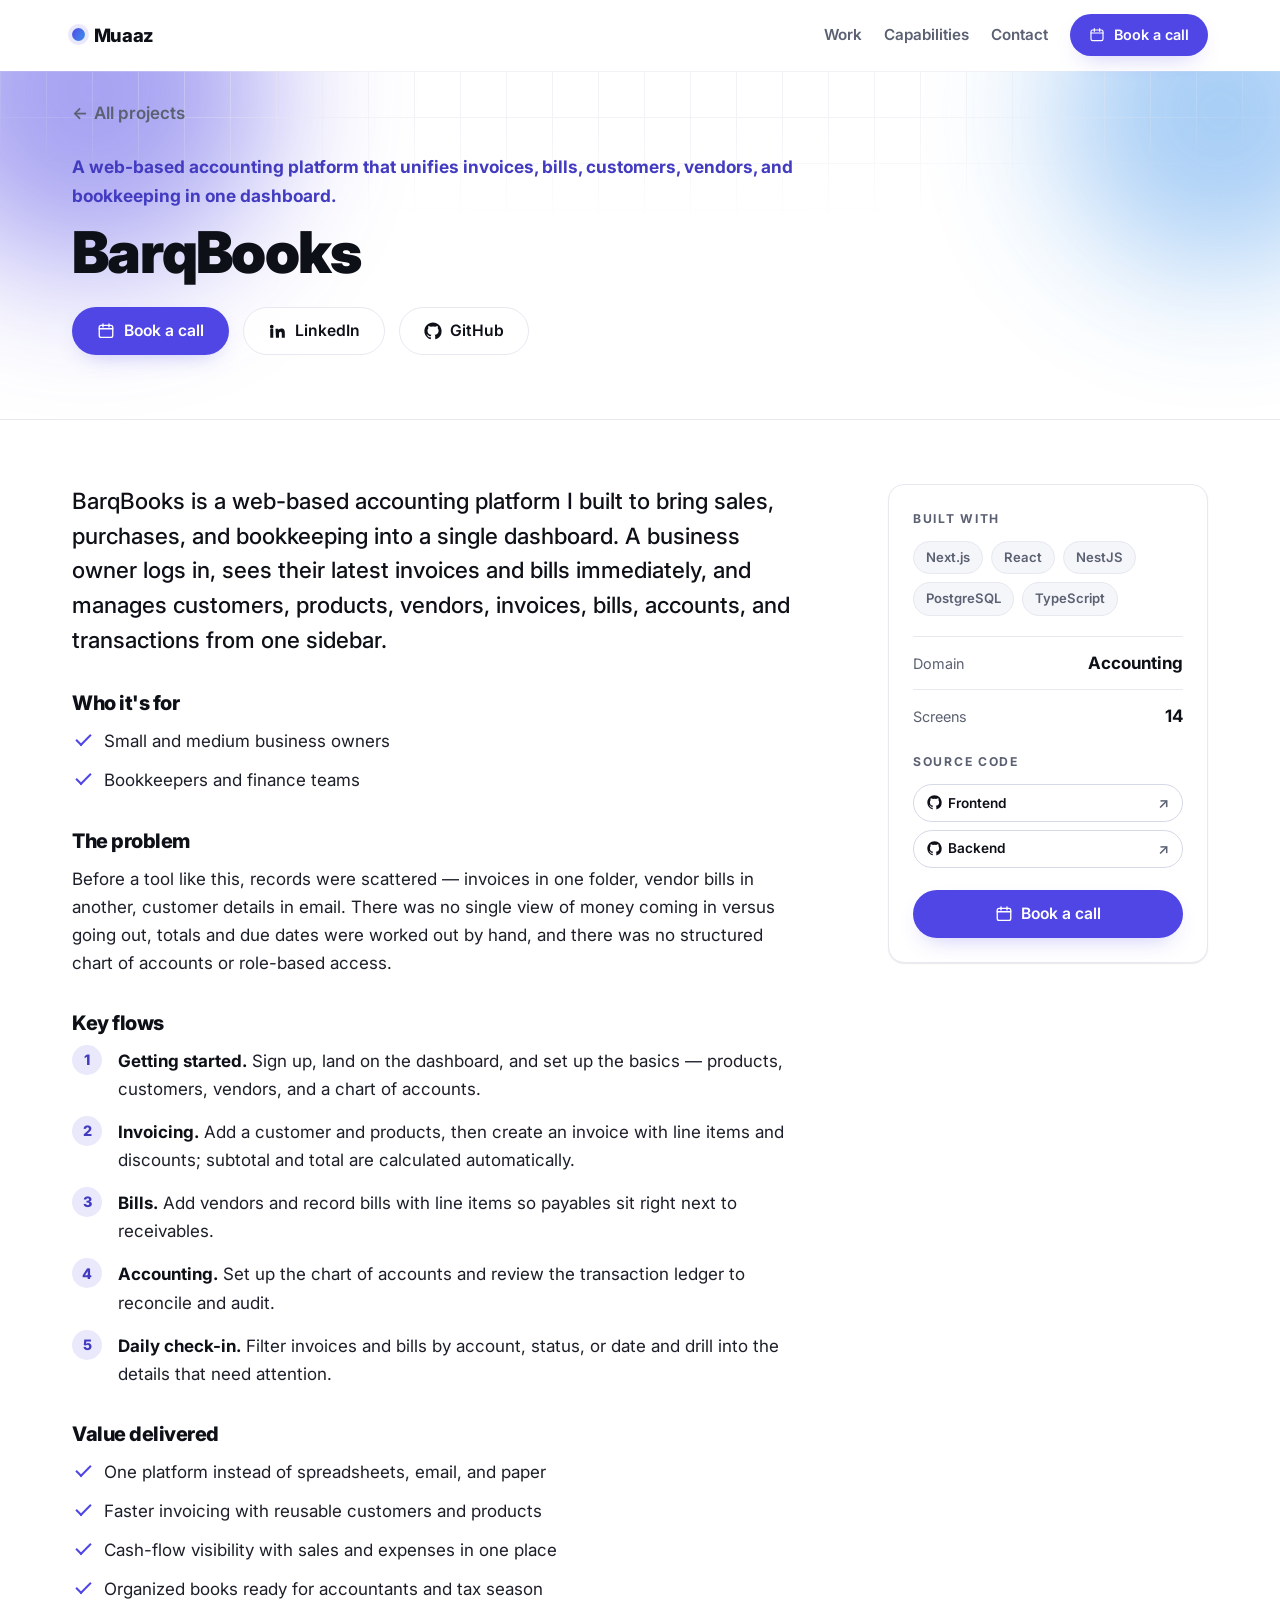
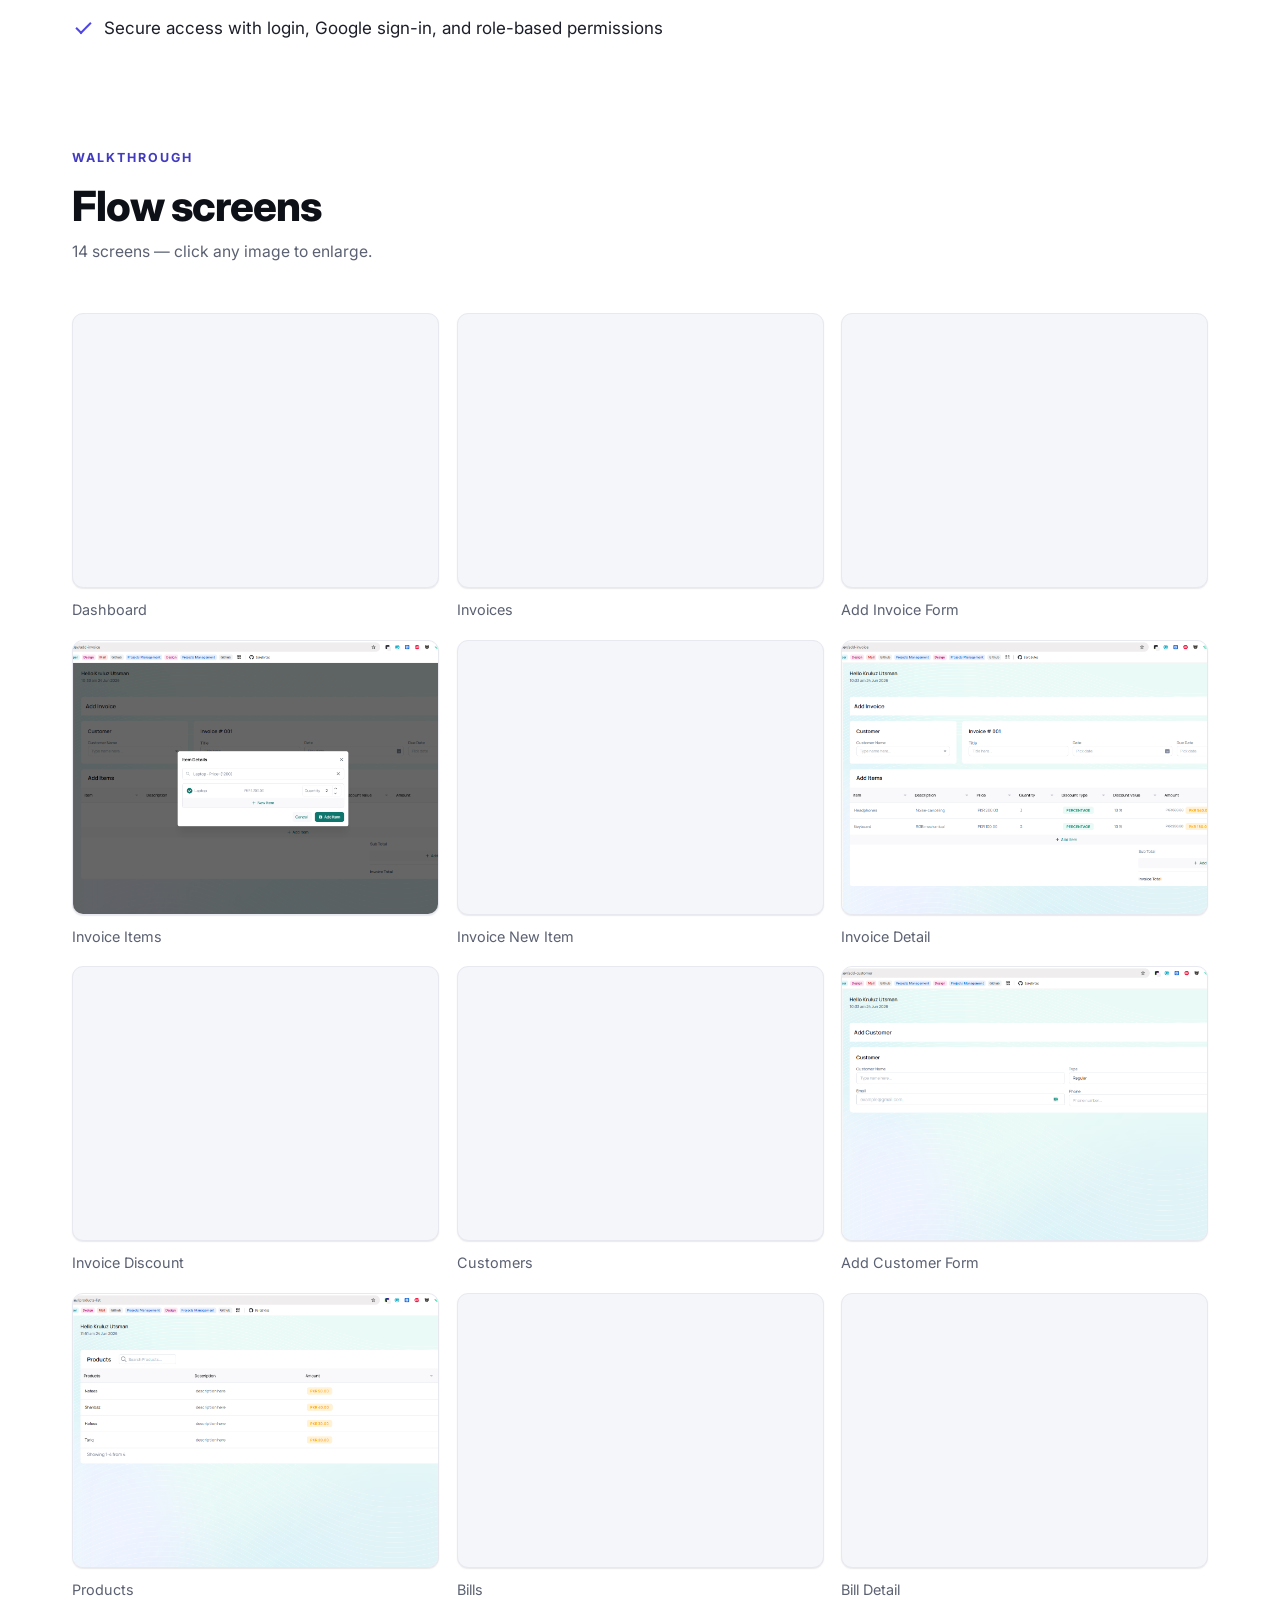
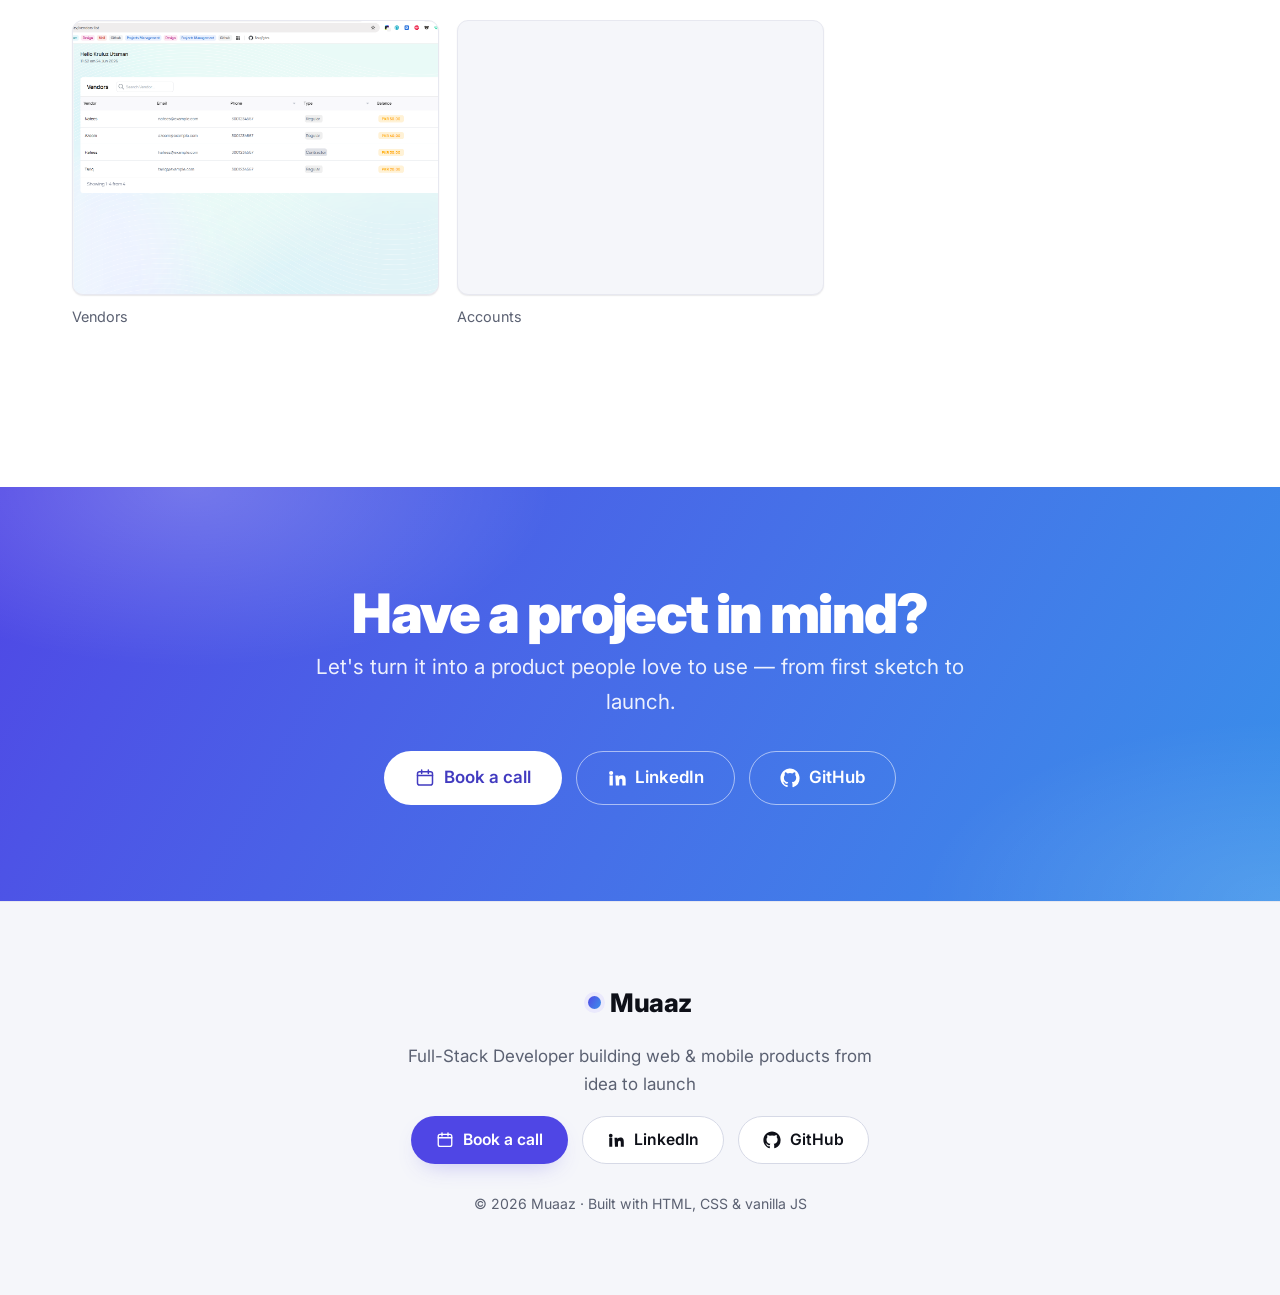
==== barqbooks.html @ b8b8fc45 "Add personal portfolio site (static, GitHub Pages ready)" ====
<!DOCTYPE html>
<html lang="en">
<head>
<meta charset="utf-8">
<meta name="viewport" content="width=device-width, initial-scale=1">
<script>document.documentElement.classList.add('js');</script>
<title>BarqBooks — Muaaz</title>
<meta name="description" content="A web-based accounting platform that unifies invoices, bills, customers, vendors, and bookkeeping in one dashboard.">
<meta name="color-scheme" content="light">
<link rel="icon" type="image/svg+xml" href="assets/favicon.svg">
<link rel="preconnect" href="https://fonts.googleapis.com">
<link rel="preconnect" href="https://fonts.gstatic.com" crossorigin>
<link rel="stylesheet" href="https://fonts.googleapis.com/css2?family=Inter:wght@400;500;600;700;800;900&display=swap">
<link rel="stylesheet" href="assets/css/styles.css">
</head>
<body>
<a class="skip-link" href="#main">Skip to content</a>
<header class="site-header" id="siteHeader"><div class="container site-header__inner"><a class="brand" href="index.html"><span class="brand__dot" aria-hidden="true"></span>Muaaz</a><div class="site-header__right"><nav class="site-nav" aria-label="Primary"><a href="index.html#work">Work</a><a href="index.html#capabilities">Capabilities</a><a href="index.html#contact">Contact</a></nav><a class="btn btn--primary btn--sm" href="https://calendly.com/muaaz-hamood-barqbytes" target="_blank" rel="noopener" aria-label="Book a call on Calendly"><svg class="btn__ico" viewBox="0 0 24 24" fill="none" stroke="currentColor" stroke-width="1.8" stroke-linecap="round" stroke-linejoin="round" aria-hidden="true"><rect x="3" y="4.5" width="18" height="16" rx="2.5"/><path d="M3 9h18"/><path d="M8 2.5v4M16 2.5v4"/></svg> Book a call</a></div></div></header>
<main id="main" class="detail">
  <div class="detail__hero"><div class="hero__bg" aria-hidden="true"><span class="hero__orb hero__orb--1"></span><span class="hero__orb hero__orb--2"></span><span class="hero__grid"></span></div>
    <div class="container"><a class="back" href="index.html"><span aria-hidden="true">&larr;</span> All projects</a>
      <header class="detail__head"><p class="detail__summary">A web-based accounting platform that unifies invoices, bills, customers, vendors, and bookkeeping in one dashboard.</p><h1 class="detail__title">BarqBooks</h1><div class="btn-row"><a class="btn btn--primary" href="https://calendly.com/muaaz-hamood-barqbytes" target="_blank" rel="noopener" aria-label="Book a call on Calendly"><svg class="btn__ico" viewBox="0 0 24 24" fill="none" stroke="currentColor" stroke-width="1.8" stroke-linecap="round" stroke-linejoin="round" aria-hidden="true"><rect x="3" y="4.5" width="18" height="16" rx="2.5"/><path d="M3 9h18"/><path d="M8 2.5v4M16 2.5v4"/></svg> Book a call</a><a class="btn btn--ghost" href="https://www.linkedin.com/in/muaaz-hamood/" target="_blank" rel="noopener" aria-label="Open LinkedIn profile in a new tab"><svg class="btn__ico" viewBox="0 0 24 24" fill="currentColor" aria-hidden="true"><path d="M4.98 3.5a2.5 2.5 0 1 1 0 5 2.5 2.5 0 0 1 0-5zM3 9h4v12H3zM10 9h3.8v1.7h.05c.53-.95 1.83-1.95 3.77-1.95 4.03 0 4.78 2.5 4.78 5.76V21h-4v-5.26c0-1.25-.02-2.86-1.74-2.86-1.75 0-2.02 1.36-2.02 2.77V21h-4z"/></svg> LinkedIn</a><a class="btn btn--ghost" href="https://github.com/Muaaz852" target="_blank" rel="noopener" aria-label="Open GitHub profile in a new tab"><svg class="btn__ico" viewBox="0 0 24 24" fill="currentColor" aria-hidden="true"><path d="M12 .5C5.73.5.5 5.73.5 12c0 5.08 3.29 9.39 7.86 10.91.58.11.79-.25.79-.56 0-.27-.01-1.16-.02-2.1-3.2.7-3.88-1.36-3.88-1.36-.52-1.33-1.28-1.68-1.28-1.68-1.05-.72.08-.7.08-.7 1.16.08 1.77 1.19 1.77 1.19 1.03 1.77 2.7 1.26 3.36.96.1-.75.4-1.26.73-1.55-2.55-.29-5.23-1.28-5.23-5.69 0-1.26.45-2.29 1.19-3.1-.12-.29-.52-1.46.11-3.05 0 0 .97-.31 3.18 1.18a11 11 0 0 1 5.8 0c2.2-1.49 3.17-1.18 3.17-1.18.63 1.59.23 2.76.11 3.05.74.81 1.19 1.84 1.19 3.1 0 4.42-2.69 5.39-5.25 5.68.41.36.78 1.06.78 2.14 0 1.55-.01 2.8-.01 3.18 0 .31.21.68.8.56A11.51 11.51 0 0 0 23.5 12C23.5 5.73 18.27.5 12 .5z"/></svg> GitHub</a></div></header>
    </div>
  </div>

  <div class="container"><div class="detail__layout">
    <article class="detail__prose">
<p class="lead" data-reveal>BarqBooks is a web-based accounting platform I built to bring sales, purchases, and bookkeeping into a single dashboard. A business owner logs in, sees their latest invoices and bills immediately, and manages customers, products, vendors, invoices, bills, accounts, and transactions from one sidebar.</p>
<div class="prose-block" data-reveal><h2>Who it's for</h2><ul class="ticks"><li>Small and medium business owners</li><li>Bookkeepers and finance teams</li></ul></div>
<div class="prose-block" data-reveal><h2>The problem</h2><p>Before a tool like this, records were scattered — invoices in one folder, vendor bills in another, customer details in email. There was no single view of money coming in versus going out, totals and due dates were worked out by hand, and there was no structured chart of accounts or role-based access.</p></div>
<div class="prose-block" data-reveal><h2>Key flows</h2><ul class="flows"><li><strong>Getting started.</strong> Sign up, land on the dashboard, and set up the basics — products, customers, vendors, and a chart of accounts.</li><li><strong>Invoicing.</strong> Add a customer and products, then create an invoice with line items and discounts; subtotal and total are calculated automatically.</li><li><strong>Bills.</strong> Add vendors and record bills with line items so payables sit right next to receivables.</li><li><strong>Accounting.</strong> Set up the chart of accounts and review the transaction ledger to reconcile and audit.</li><li><strong>Daily check-in.</strong> Filter invoices and bills by account, status, or date and drill into the details that need attention.</li></ul></div>
<div class="prose-block" data-reveal><h2>Value delivered</h2><ul class="ticks"><li>One platform instead of spreadsheets, email, and paper</li><li>Faster invoicing with reusable customers and products</li><li>Cash-flow visibility with sales and expenses in one place</li><li>Organized books ready for accountants and tax season</li><li>Secure access with login, Google sign-in, and role-based permissions</li></ul></div>
    </article>
    <aside class="detail__aside"><div class="aside-card"><p class="aside-card__label">Built with</p><ul class="tags"><li>Next.js</li><li>React</li><li>NestJS</li><li>PostgreSQL</li><li>TypeScript</li></ul><dl class="aside-card__facts"><div><dt>Domain</dt><dd>Accounting</dd></div><div><dt>Screens</dt><dd>14</dd></div></dl><div class="aside-card__block"><p class="aside-card__label">Source code</p><div class="repo-list"><a class="repo-link repo-link--row" href="https://github.com/Muaaz852/barqbooks-frontend" target="_blank" rel="noopener" aria-label="Frontend on GitHub"><svg class="repo-ico" viewBox="0 0 24 24" fill="currentColor" aria-hidden="true"><path d="M12 .5C5.73.5.5 5.73.5 12c0 5.08 3.29 9.39 7.86 10.91.58.11.79-.25.79-.56 0-.27-.01-1.16-.02-2.1-3.2.7-3.88-1.36-3.88-1.36-.52-1.33-1.28-1.68-1.28-1.68-1.05-.72.08-.7.08-.7 1.16.08 1.77 1.19 1.77 1.19 1.03 1.77 2.7 1.26 3.36.96.1-.75.4-1.26.73-1.55-2.55-.29-5.23-1.28-5.23-5.69 0-1.26.45-2.29 1.19-3.1-.12-.29-.52-1.46.11-3.05 0 0 .97-.31 3.18 1.18a11 11 0 0 1 5.8 0c2.2-1.49 3.17-1.18 3.17-1.18.63 1.59.23 2.76.11 3.05.74.81 1.19 1.84 1.19 3.1 0 4.42-2.69 5.39-5.25 5.68.41.36.78 1.06.78 2.14 0 1.55-.01 2.8-.01 3.18 0 .31.21.68.8.56A11.51 11.51 0 0 0 23.5 12C23.5 5.73 18.27.5 12 .5z"/></svg><span>Frontend</span><i class="repo-ext" aria-hidden="true">&#8599;</i></a><a class="repo-link repo-link--row" href="https://github.com/Muaaz852/barqbooks-backend" target="_blank" rel="noopener" aria-label="Backend on GitHub"><svg class="repo-ico" viewBox="0 0 24 24" fill="currentColor" aria-hidden="true"><path d="M12 .5C5.73.5.5 5.73.5 12c0 5.08 3.29 9.39 7.86 10.91.58.11.79-.25.79-.56 0-.27-.01-1.16-.02-2.1-3.2.7-3.88-1.36-3.88-1.36-.52-1.33-1.28-1.68-1.28-1.68-1.05-.72.08-.7.08-.7 1.16.08 1.77 1.19 1.77 1.19 1.03 1.77 2.7 1.26 3.36.96.1-.75.4-1.26.73-1.55-2.55-.29-5.23-1.28-5.23-5.69 0-1.26.45-2.29 1.19-3.1-.12-.29-.52-1.46.11-3.05 0 0 .97-.31 3.18 1.18a11 11 0 0 1 5.8 0c2.2-1.49 3.17-1.18 3.17-1.18.63 1.59.23 2.76.11 3.05.74.81 1.19 1.84 1.19 3.1 0 4.42-2.69 5.39-5.25 5.68.41.36.78 1.06.78 2.14 0 1.55-.01 2.8-.01 3.18 0 .31.21.68.8.56A11.51 11.51 0 0 0 23.5 12C23.5 5.73 18.27.5 12 .5z"/></svg><span>Backend</span><i class="repo-ext" aria-hidden="true">&#8599;</i></a></div></div><a class="btn btn--primary btn--block" href="https://calendly.com/muaaz-hamood-barqbytes" target="_blank" rel="noopener" aria-label="Book a call on Calendly"><svg class="btn__ico" viewBox="0 0 24 24" fill="none" stroke="currentColor" stroke-width="1.8" stroke-linecap="round" stroke-linejoin="round" aria-hidden="true"><rect x="3" y="4.5" width="18" height="16" rx="2.5"/><path d="M3 9h18"/><path d="M8 2.5v4M16 2.5v4"/></svg> Book a call</a></div></aside>
  </div>

  <section class="gallery" aria-labelledby="gallery-h">
    <div class="section-head" data-reveal><p class="eyebrow">Walkthrough</p><h2 id="gallery-h" class="section-title">Flow screens</h2><p class="gallery__hint">14 screens — click any image to enlarge.</p></div>
    <div class="shots">
<figure class="shot" data-reveal><a class="shot__link" href="assets/projects/barqbooks/01-dashboard.png" data-caption="Dashboard"><img src="assets/projects/barqbooks/01-dashboard.png" alt="Screenshot of BarqBooks — Dashboard (1 of 14)" loading="lazy" decoding="async" width="1915" height="989"><span class="shot__zoom" aria-hidden="true">⤢</span></a><figcaption>Dashboard</figcaption></figure>
<figure class="shot" data-reveal><a class="shot__link" href="assets/projects/barqbooks/02-invoices.png" data-caption="Invoices"><img src="assets/projects/barqbooks/02-invoices.png" alt="Screenshot of BarqBooks — Invoices (2 of 14)" loading="lazy" decoding="async" width="1915" height="992"><span class="shot__zoom" aria-hidden="true">⤢</span></a><figcaption>Invoices</figcaption></figure>
<figure class="shot" data-reveal><a class="shot__link" href="assets/projects/barqbooks/03-add-invoice-form.png" data-caption="Add Invoice Form"><img src="assets/projects/barqbooks/03-add-invoice-form.png" alt="Screenshot of BarqBooks — Add Invoice Form (3 of 14)" loading="lazy" decoding="async" width="1906" height="990"><span class="shot__zoom" aria-hidden="true">⤢</span></a><figcaption>Add Invoice Form</figcaption></figure>
<figure class="shot" data-reveal><a class="shot__link" href="assets/projects/barqbooks/04-invoice-items.png" data-caption="Invoice Items"><img src="assets/projects/barqbooks/04-invoice-items.png" alt="Screenshot of BarqBooks — Invoice Items (4 of 14)" loading="lazy" decoding="async" width="1913" height="990"><span class="shot__zoom" aria-hidden="true">⤢</span></a><figcaption>Invoice Items</figcaption></figure>
<figure class="shot" data-reveal><a class="shot__link" href="assets/projects/barqbooks/05-invoice-new-item.png" data-caption="Invoice New Item"><img src="assets/projects/barqbooks/05-invoice-new-item.png" alt="Screenshot of BarqBooks — Invoice New Item (5 of 14)" loading="lazy" decoding="async" width="1915" height="990"><span class="shot__zoom" aria-hidden="true">⤢</span></a><figcaption>Invoice New Item</figcaption></figure>
<figure class="shot" data-reveal><a class="shot__link" href="assets/projects/barqbooks/06-invoice-detail.png" data-caption="Invoice Detail"><img src="assets/projects/barqbooks/06-invoice-detail.png" alt="Screenshot of BarqBooks — Invoice Detail (6 of 14)" loading="lazy" decoding="async" width="1913" height="990"><span class="shot__zoom" aria-hidden="true">⤢</span></a><figcaption>Invoice Detail</figcaption></figure>
<figure class="shot" data-reveal><a class="shot__link" href="assets/projects/barqbooks/07-invoice-discount.png" data-caption="Invoice Discount"><img src="assets/projects/barqbooks/07-invoice-discount.png" alt="Screenshot of BarqBooks — Invoice Discount (7 of 14)" loading="lazy" decoding="async" width="1915" height="988"><span class="shot__zoom" aria-hidden="true">⤢</span></a><figcaption>Invoice Discount</figcaption></figure>
<figure class="shot" data-reveal><a class="shot__link" href="assets/projects/barqbooks/08-customers.png" data-caption="Customers"><img src="assets/projects/barqbooks/08-customers.png" alt="Screenshot of BarqBooks — Customers (8 of 14)" loading="lazy" decoding="async" width="1915" height="992"><span class="shot__zoom" aria-hidden="true">⤢</span></a><figcaption>Customers</figcaption></figure>
<figure class="shot" data-reveal><a class="shot__link" href="assets/projects/barqbooks/09-add-customer-form.png" data-caption="Add Customer Form"><img src="assets/projects/barqbooks/09-add-customer-form.png" alt="Screenshot of BarqBooks — Add Customer Form (9 of 14)" loading="lazy" decoding="async" width="1913" height="988"><span class="shot__zoom" aria-hidden="true">⤢</span></a><figcaption>Add Customer Form</figcaption></figure>
<figure class="shot" data-reveal><a class="shot__link" href="assets/projects/barqbooks/10-products.png" data-caption="Products"><img src="assets/projects/barqbooks/10-products.png" alt="Screenshot of BarqBooks — Products (10 of 14)" loading="lazy" decoding="async" width="1917" height="988"><span class="shot__zoom" aria-hidden="true">⤢</span></a><figcaption>Products</figcaption></figure>
<figure class="shot" data-reveal><a class="shot__link" href="assets/projects/barqbooks/11-bills.png" data-caption="Bills"><img src="assets/projects/barqbooks/11-bills.png" alt="Screenshot of BarqBooks — Bills (11 of 14)" loading="lazy" decoding="async" width="1913" height="988"><span class="shot__zoom" aria-hidden="true">⤢</span></a><figcaption>Bills</figcaption></figure>
<figure class="shot" data-reveal><a class="shot__link" href="assets/projects/barqbooks/12-bill-detail.png" data-caption="Bill Detail"><img src="assets/projects/barqbooks/12-bill-detail.png" alt="Screenshot of BarqBooks — Bill Detail (12 of 14)" loading="lazy" decoding="async" width="1917" height="881"><span class="shot__zoom" aria-hidden="true">⤢</span></a><figcaption>Bill Detail</figcaption></figure>
<figure class="shot" data-reveal><a class="shot__link" href="assets/projects/barqbooks/13-vendors.png" data-caption="Vendors"><img src="assets/projects/barqbooks/13-vendors.png" alt="Screenshot of BarqBooks — Vendors (13 of 14)" loading="lazy" decoding="async" width="1914" height="989"><span class="shot__zoom" aria-hidden="true">⤢</span></a><figcaption>Vendors</figcaption></figure>
<figure class="shot" data-reveal><a class="shot__link" href="assets/projects/barqbooks/14-accounts.png" data-caption="Accounts"><img src="assets/projects/barqbooks/14-accounts.png" alt="Screenshot of BarqBooks — Accounts (14 of 14)" loading="lazy" decoding="async" width="1911" height="988"><span class="shot__zoom" aria-hidden="true">⤢</span></a><figcaption>Accounts</figcaption></figure>
    </div>
  </section>
  </div>
</main>
<section class="cta-band"><div class="container cta-band__inner" data-reveal><h2 class="cta-band__title">Have a project in mind?</h2><p class="cta-band__text">Let's turn it into a product people love to use — from first sketch to launch.</p><div class="btn-row btn-row--center"><a class="btn btn--on-accent btn--lg" href="https://calendly.com/muaaz-hamood-barqbytes" target="_blank" rel="noopener" aria-label="Book a call on Calendly"><svg class="btn__ico" viewBox="0 0 24 24" fill="none" stroke="currentColor" stroke-width="1.8" stroke-linecap="round" stroke-linejoin="round" aria-hidden="true"><rect x="3" y="4.5" width="18" height="16" rx="2.5"/><path d="M3 9h18"/><path d="M8 2.5v4M16 2.5v4"/></svg> Book a call</a><a class="btn btn--on-accent-outline btn--lg" href="https://www.linkedin.com/in/muaaz-hamood/" target="_blank" rel="noopener" aria-label="Open LinkedIn profile in a new tab"><svg class="btn__ico" viewBox="0 0 24 24" fill="currentColor" aria-hidden="true"><path d="M4.98 3.5a2.5 2.5 0 1 1 0 5 2.5 2.5 0 0 1 0-5zM3 9h4v12H3zM10 9h3.8v1.7h.05c.53-.95 1.83-1.95 3.77-1.95 4.03 0 4.78 2.5 4.78 5.76V21h-4v-5.26c0-1.25-.02-2.86-1.74-2.86-1.75 0-2.02 1.36-2.02 2.77V21h-4z"/></svg> LinkedIn</a><a class="btn btn--on-accent-outline btn--lg" href="https://github.com/Muaaz852" target="_blank" rel="noopener" aria-label="Open GitHub profile in a new tab"><svg class="btn__ico" viewBox="0 0 24 24" fill="currentColor" aria-hidden="true"><path d="M12 .5C5.73.5.5 5.73.5 12c0 5.08 3.29 9.39 7.86 10.91.58.11.79-.25.79-.56 0-.27-.01-1.16-.02-2.1-3.2.7-3.88-1.36-3.88-1.36-.52-1.33-1.28-1.68-1.28-1.68-1.05-.72.08-.7.08-.7 1.16.08 1.77 1.19 1.77 1.19 1.03 1.77 2.7 1.26 3.36.96.1-.75.4-1.26.73-1.55-2.55-.29-5.23-1.28-5.23-5.69 0-1.26.45-2.29 1.19-3.1-.12-.29-.52-1.46.11-3.05 0 0 .97-.31 3.18 1.18a11 11 0 0 1 5.8 0c2.2-1.49 3.17-1.18 3.17-1.18.63 1.59.23 2.76.11 3.05.74.81 1.19 1.84 1.19 3.1 0 4.42-2.69 5.39-5.25 5.68.41.36.78 1.06.78 2.14 0 1.55-.01 2.8-.01 3.18 0 .31.21.68.8.56A11.51 11.51 0 0 0 23.5 12C23.5 5.73 18.27.5 12 .5z"/></svg> GitHub</a></div></div></section>
<footer class="site-footer" id="contact"><div class="container site-footer__inner"><a class="brand brand--lg" href="index.html"><span class="brand__dot" aria-hidden="true"></span>Muaaz</a><p class="site-footer__tag">Full-Stack Developer building web &amp; mobile products from idea to launch</p><div class="btn-row btn-row--center"><a class="btn btn--primary" href="https://calendly.com/muaaz-hamood-barqbytes" target="_blank" rel="noopener" aria-label="Book a call on Calendly"><svg class="btn__ico" viewBox="0 0 24 24" fill="none" stroke="currentColor" stroke-width="1.8" stroke-linecap="round" stroke-linejoin="round" aria-hidden="true"><rect x="3" y="4.5" width="18" height="16" rx="2.5"/><path d="M3 9h18"/><path d="M8 2.5v4M16 2.5v4"/></svg> Book a call</a><a class="btn btn--outline" href="https://www.linkedin.com/in/muaaz-hamood/" target="_blank" rel="noopener" aria-label="Open LinkedIn profile in a new tab"><svg class="btn__ico" viewBox="0 0 24 24" fill="currentColor" aria-hidden="true"><path d="M4.98 3.5a2.5 2.5 0 1 1 0 5 2.5 2.5 0 0 1 0-5zM3 9h4v12H3zM10 9h3.8v1.7h.05c.53-.95 1.83-1.95 3.77-1.95 4.03 0 4.78 2.5 4.78 5.76V21h-4v-5.26c0-1.25-.02-2.86-1.74-2.86-1.75 0-2.02 1.36-2.02 2.77V21h-4z"/></svg> LinkedIn</a><a class="btn btn--outline" href="https://github.com/Muaaz852" target="_blank" rel="noopener" aria-label="Open GitHub profile in a new tab"><svg class="btn__ico" viewBox="0 0 24 24" fill="currentColor" aria-hidden="true"><path d="M12 .5C5.73.5.5 5.73.5 12c0 5.08 3.29 9.39 7.86 10.91.58.11.79-.25.79-.56 0-.27-.01-1.16-.02-2.1-3.2.7-3.88-1.36-3.88-1.36-.52-1.33-1.28-1.68-1.28-1.68-1.05-.72.08-.7.08-.7 1.16.08 1.77 1.19 1.77 1.19 1.03 1.77 2.7 1.26 3.36.96.1-.75.4-1.26.73-1.55-2.55-.29-5.23-1.28-5.23-5.69 0-1.26.45-2.29 1.19-3.1-.12-.29-.52-1.46.11-3.05 0 0 .97-.31 3.18 1.18a11 11 0 0 1 5.8 0c2.2-1.49 3.17-1.18 3.17-1.18.63 1.59.23 2.76.11 3.05.74.81 1.19 1.84 1.19 3.1 0 4.42-2.69 5.39-5.25 5.68.41.36.78 1.06.78 2.14 0 1.55-.01 2.8-.01 3.18 0 .31.21.68.8.56A11.51 11.51 0 0 0 23.5 12C23.5 5.73 18.27.5 12 .5z"/></svg> GitHub</a></div><p class="site-footer__legal">© 2026 Muaaz · Built with HTML, CSS &amp; vanilla JS</p></div></footer>
<div class="lightbox" id="lightbox" hidden aria-hidden="true"><div class="lightbox__backdrop" data-close></div><div class="lightbox__dialog" role="dialog" aria-modal="true" aria-label="Image viewer"><button class="lightbox__btn lightbox__close" type="button" data-close aria-label="Close image viewer">&times;</button><button class="lightbox__btn lightbox__nav lightbox__prev" type="button" data-prev aria-label="Previous image">&#8249;</button><figure class="lightbox__figure"><img class="lightbox__img" id="lightbox-img" src="" alt=""><figcaption class="lightbox__cap"><span id="lightbox-cap"></span><span class="lightbox__count" id="lightbox-count"></span></figcaption></figure><button class="lightbox__btn lightbox__nav lightbox__next" type="button" data-next aria-label="Next image">&#8250;</button></div></div>
<script src="assets/js/main.js" defer></script>
</body>
</html>
---- assets/css/styles.css ----
/* =========================================================================
   Portfolio — modern animated landing page
   -------------------------------------------------------------------------
   CHANGE THE ACCENT COLOR HERE. This single variable drives buttons, links,
   gradients, glows and highlights across the whole site.
   ========================================================================= */
:root {
  --accent: #4f46e5;

  /* Derived shades & gradient partners (all computed from --accent) */
  --accent-strong: color-mix(in srgb, var(--accent) 84%, #000);
  --accent-soft:   color-mix(in srgb, var(--accent) 12%, #fff);
  --accent-tint:   color-mix(in srgb, var(--accent) 6%, #fff);
  --accent-ring:   color-mix(in srgb, var(--accent) 38%, transparent);
  --accent-2: color-mix(in srgb, var(--accent) 48%, #22d3ee); /* cyan partner  */
  --accent-3: color-mix(in srgb, var(--accent) 58%, #a855f7); /* violet partner */
  --grad: linear-gradient(120deg, var(--accent), var(--accent-2));

  --bg:      #ffffff;
  --bg-alt:  #f5f6fa;
  --ink:     #0e1018;
  --text:    #1c1f29;
  --muted:   #5b6172;
  --border:  #e7e8f0;
  --border-strong: #d6d9e6;

  --radius-xl: 24px;
  --radius:    16px;
  --radius-sm: 11px;
  --shadow-sm: 0 1px 2px rgba(16,18,27,.06), 0 1px 1px rgba(16,18,27,.04);
  --shadow-md: 0 16px 40px -18px rgba(16,18,27,.22);
  --shadow-lg: 0 30px 70px -24px rgba(16,18,27,.40);
  --shadow-glow: 0 24px 70px -20px var(--accent-ring);

  --container: 1180px;
  --font: 'Inter', system-ui, -apple-system, 'Segoe UI', Roboto, Helvetica, Arial, sans-serif;
}

* , *::before, *::after { box-sizing: border-box; }
html { -webkit-text-size-adjust: 100%; scroll-behavior: smooth; }
body {
  margin: 0; font-family: var(--font); font-size: 17px; line-height: 1.65;
  color: var(--text); background: var(--bg);
  -webkit-font-smoothing: antialiased; text-rendering: optimizeLegibility;
  overflow-x: hidden;
}
img { max-width: 100%; display: block; }
a { color: var(--accent-strong); text-decoration: none; }
a:hover { text-decoration: none; }
h1,h2,h3 { line-height: 1.12; letter-spacing: -0.025em; margin: 0 0 .5em; color: var(--ink); }
ul { margin: 0; padding: 0; }
section[id], [id] { scroll-margin-top: 84px; }
:focus-visible { outline: 3px solid var(--accent-ring); outline-offset: 3px; border-radius: 6px; }

.container { width: 100%; max-width: var(--container); margin-inline: auto; padding-inline: 22px; }
.grad {
  background: var(--grad); -webkit-background-clip: text; background-clip: text;
  color: transparent; -webkit-text-fill-color: transparent;
}
.eyebrow {
  display: inline-block; margin: 0 0 14px; font-size: .78rem; font-weight: 700;
  letter-spacing: .16em; text-transform: uppercase; color: var(--accent-strong);
}
.section-head { max-width: 720px; margin-bottom: clamp(28px, 4vw, 48px); }
.section-title { font-size: clamp(1.7rem, 4vw, 2.6rem); font-weight: 800; margin: 0; }

.skip-link { position: absolute; left: 12px; top: -52px; background: var(--accent); color:#fff; padding: 10px 16px; border-radius: 8px; z-index: 200; transition: top .15s ease; }
.skip-link:focus { top: 12px; }

/* ---------- Buttons ---------- */
.btn {
  position: relative; display: inline-flex; align-items: center; justify-content: center; gap: .55rem;
  font-weight: 600; font-size: .98rem; line-height: 1; padding: 14px 24px; min-height: 48px;
  border-radius: 999px; border: 1.5px solid transparent; cursor: pointer; overflow: hidden;
  transition: transform .14s ease, background .18s ease, border-color .18s ease, color .18s ease, box-shadow .2s ease;
  white-space: nowrap;
}
.btn:hover { transform: translateY(-2px); }
.btn:active { transform: translateY(0); }
.btn--sm { padding: 10px 18px; min-height: 42px; font-size: .9rem; }
.btn--lg { padding: 16px 30px; min-height: 54px; font-size: 1.06rem; }
.btn--block { width: 100%; }
.btn__arrow { transition: transform .18s ease; }
.btn:hover .btn__arrow { transform: translateX(4px); }
.btn__ico { width: 18px; height: 18px; flex: 0 0 auto; }
.btn--lg .btn__ico { width: 20px; height: 20px; }
.btn--sm .btn__ico { width: 16px; height: 16px; }
.btn--primary .btn__ico, .btn--primary .btn__arrow { position: relative; z-index: 1; }

.btn--primary { background: var(--accent); color: #fff; isolation: isolate; box-shadow: 0 10px 24px -12px var(--accent-ring); }
.btn--primary::after { content:""; position:absolute; inset:0; z-index: -1; background: var(--grad); opacity:0; transition: opacity .22s ease; }
.btn--primary:hover { box-shadow: 0 18px 36px -14px var(--accent-ring); }
.btn--primary:hover::after { opacity: 1; }
.btn--primary > * { position: relative; z-index: 1; }

.btn--outline { background: #fff; color: var(--ink); border-color: var(--border-strong); }
.btn--outline:hover { border-color: var(--accent); color: var(--accent-strong); background: var(--accent-tint); }
.btn--ghost { background: rgba(255,255,255,.7); color: var(--ink); border-color: var(--border); backdrop-filter: blur(6px); }
.btn--ghost:hover { border-color: var(--accent); color: var(--accent-strong); }

.btn--on-accent { background: #fff; color: var(--accent-strong); }
.btn--on-accent:hover { background: #fff; box-shadow: 0 16px 36px -14px rgba(0,0,0,.4); }
.btn--on-accent-outline { background: transparent; color: #fff; border-color: rgba(255,255,255,.55); }
.btn--on-accent-outline:hover { background: rgba(255,255,255,.12); border-color: #fff; }

.btn-row { display: flex; flex-wrap: wrap; gap: 14px; }
.btn-row--center { justify-content: center; }

/* ---------- Header ---------- */
.site-header {
  position: sticky; top: 0; z-index: 60;
  background: color-mix(in srgb, var(--bg) 80%, transparent);
  backdrop-filter: saturate(180%) blur(12px);
  border-bottom: 1px solid transparent; transition: border-color .25s ease, box-shadow .25s ease, background .25s ease;
}
.site-header.is-scrolled { border-bottom-color: var(--border); box-shadow: 0 8px 30px -20px rgba(16,18,27,.3); }
.site-header__inner { display: flex; align-items: center; justify-content: space-between; gap: 16px; padding-block: 14px; transition: padding .25s ease; }
.site-header.is-scrolled .site-header__inner { padding-block: 9px; }
.site-header__right { display: flex; align-items: center; gap: 22px; }
.site-nav { display: none; gap: 22px; }
.site-nav a { color: var(--muted); font-weight: 600; font-size: .95rem; position: relative; }
.site-nav a::after { content:""; position:absolute; left:0; right:100%; bottom:-4px; height:2px; background: var(--grad); transition: right .25s ease; border-radius:2px; }
.site-nav a:hover { color: var(--ink); }
.site-nav a:hover::after { right: 0; }
@media (min-width: 760px) { .site-nav { display: flex; } }

.brand { display: inline-flex; align-items: center; gap: .55rem; font-weight: 800; font-size: 1.15rem; color: var(--ink); letter-spacing: -0.02em; }
.brand__dot { width: 13px; height: 13px; border-radius: 50%; background: var(--grad); box-shadow: 0 0 0 4px var(--accent-soft); }
.brand--lg { font-size: 1.6rem; }

/* ---------- Hero ---------- */
.hero { position: relative; overflow: hidden; border-bottom: 1px solid var(--border); }
.hero__bg { position: absolute; inset: 0; z-index: 0; overflow: hidden; }
.hero__orb { position: absolute; border-radius: 50%; filter: blur(70px); opacity: .5; will-change: transform; }
.hero__orb--1 { width: 460px; height: 460px; background: var(--accent); top: -130px; left: -90px; animation: float1 17s ease-in-out infinite; }
.hero__orb--2 { width: 420px; height: 420px; background: var(--accent-2); top: -60px; right: -100px; opacity:.45; animation: float2 21s ease-in-out infinite; }
.hero__orb--3 { width: 360px; height: 360px; background: var(--accent-3); bottom: -160px; left: 38%; opacity:.4; animation: float3 19s ease-in-out infinite; }
.hero__grid {
  position: absolute; inset: 0;
  background-image: linear-gradient(var(--border) 1px, transparent 1px), linear-gradient(90deg, var(--border) 1px, transparent 1px);
  background-size: 46px 46px; opacity: .5;
  -webkit-mask-image: radial-gradient(ellipse 80% 60% at 50% 0%, #000 30%, transparent 75%);
  mask-image: radial-gradient(ellipse 80% 60% at 50% 0%, #000 30%, transparent 75%);
}
.hero__inner { position: relative; z-index: 1; padding-block: clamp(64px, 12vw, 130px); max-width: 920px; }
.hero__badge {
  display: inline-flex; align-items: center; gap: .55rem; margin: 0 0 22px;
  font-size: .85rem; font-weight: 600; color: var(--ink);
  background: rgba(255,255,255,.7); border: 1px solid var(--border); backdrop-filter: blur(6px);
  padding: 7px 14px 7px 12px; border-radius: 999px; box-shadow: var(--shadow-sm);
}
.hero__pulse { width: 9px; height: 9px; border-radius: 50%; background: #16a34a; position: relative; }
.hero__pulse::after { content:""; position:absolute; inset:-5px; border-radius:50%; border:2px solid #16a34a; opacity:.6; animation: pulse 2s ease-out infinite; }
.hero__title { font-size: clamp(3rem, 10vw, 6rem); font-weight: 900; letter-spacing: -0.04em; margin: 0 0 .1em; }
.hero__dot { background: var(--grad); -webkit-background-clip: text; background-clip: text; color: transparent; -webkit-text-fill-color: transparent; }
.hero__tagline { font-size: clamp(1.3rem, 3.4vw, 2.05rem); font-weight: 700; letter-spacing: -0.02em; color: var(--ink); margin: 0 0 .6rem; max-width: 22ch; line-height: 1.18; }
.hero__sub { font-size: clamp(1.02rem, 2vw, 1.2rem); color: var(--muted); margin: 0 0 2rem; max-width: 56ch; }

/* stats */
.stats { display: flex; flex-wrap: wrap; gap: clamp(20px, 5vw, 44px); margin-top: clamp(36px, 6vw, 58px); padding-top: 32px; border-top: 1px solid var(--border); list-style: none; }
.stat { display: flex; flex-direction: column; gap: 6px; padding-left: clamp(20px, 5vw, 44px); border-left: 1px solid var(--border); }
.stat:first-child { padding-left: 0; border-left: 0; }
.stat__num { font-size: clamp(2.3rem, 5.5vw, 3.4rem); font-weight: 800; letter-spacing: -0.03em; line-height: 1; font-variant-numeric: tabular-nums; width: max-content;
  background: var(--grad); -webkit-background-clip: text; background-clip: text; color: transparent; -webkit-text-fill-color: transparent; }
.stat__label { font-size: .82rem; font-weight: 600; letter-spacing: .05em; text-transform: uppercase; color: var(--muted); }
@media (max-width: 520px) { .stat { padding-left: 16px; } }

.scroll-cue { position: absolute; left: 50%; bottom: 22px; transform: translateX(-50%); z-index: 1; width: 26px; height: 42px; border: 2px solid var(--border-strong); border-radius: 14px; display: none; }
.scroll-cue span { position: absolute; left: 50%; top: 8px; width: 4px; height: 8px; margin-left: -2px; border-radius: 2px; background: var(--accent); animation: scrolly 1.8s ease-in-out infinite; }
@media (min-width: 880px) { .scroll-cue { display: block; } }

/* ---------- Marquee ---------- */
.marquee { overflow: hidden; border-bottom: 1px solid var(--border); background: var(--bg-alt); padding-block: 16px;
  -webkit-mask-image: linear-gradient(90deg, transparent, #000 8%, #000 92%, transparent);
  mask-image: linear-gradient(90deg, transparent, #000 8%, #000 92%, transparent); }
.marquee__track { display: inline-flex; align-items: center; gap: 30px; white-space: nowrap; width: max-content; animation: marquee 38s linear infinite; }
.marquee:hover .marquee__track { animation-play-state: paused; }
.marquee__track span { font-weight: 700; font-size: 1.05rem; color: var(--ink); opacity: .72; }
.marquee__sep { color: var(--accent) !important; opacity: 1 !important; font-size: .8rem !important; }

/* ---------- About ---------- */
.about { padding-block: clamp(56px, 9vw, 100px) clamp(20px, 4vw, 40px); }
.about__text { font-size: clamp(1.4rem, 3.4vw, 2.2rem); font-weight: 700; letter-spacing: -0.02em; color: var(--ink); max-width: 22ch; line-height: 1.22; margin: 0; }
@media (min-width: 760px) { .about__text { max-width: 32ch; } }

/* ---------- Capabilities ---------- */
.caps { padding-block: clamp(48px, 8vw, 90px); }
.caps__grid { display: grid; grid-template-columns: 1fr; gap: 18px; }
@media (min-width: 560px) { .caps__grid { grid-template-columns: repeat(2, 1fr); } }
@media (min-width: 920px) { .caps__grid { grid-template-columns: repeat(3, 1fr); gap: 22px; } }
.cap {
  background: #fff; border: 1px solid var(--border); border-radius: var(--radius); padding: 26px 24px;
  box-shadow: var(--shadow-sm); transition: transform .2s ease, box-shadow .2s ease, border-color .2s ease;
}
.cap:hover { transform: translateY(-5px); box-shadow: var(--shadow-md); border-color: var(--border-strong); }
.cap__icon { width: 48px; height: 48px; border-radius: 13px; display: grid; place-items: center; color: var(--accent-strong); background: var(--accent-soft); margin-bottom: 16px; transition: background .2s ease, color .2s ease, transform .2s ease; }
.cap__icon svg { width: 25px; height: 25px; }
.cap:hover .cap__icon { background: var(--grad); color: #fff; transform: rotate(-6deg) scale(1.05); }
.cap__title { font-size: 1.18rem; font-weight: 700; margin: 0 0 .35rem; }
.cap__text { margin: 0; color: var(--muted); font-size: .98rem; }

/* ---------- Work showcases ---------- */
.work { padding-block: clamp(48px, 8vw, 96px); }
.showcases { display: grid; gap: clamp(48px, 8vw, 96px); }
.showcase { display: grid; gap: clamp(26px, 5vw, 56px); align-items: center; }
@media (min-width: 880px) {
  .showcase { grid-template-columns: 1.05fr .95fr; }
  .showcase.reverse .showcase__media { order: 2; }
}
.showcase__media { position: relative; }
.showcase__index { font-size: .82rem; font-weight: 700; letter-spacing: .14em; color: var(--accent-strong); margin: 0 0 14px; font-variant-numeric: tabular-nums; }
.showcase__summary { font-size: 1.06rem; font-weight: 600; color: var(--ink); margin: 0 0 .5rem; }
.showcase__title { font-size: clamp(1.7rem, 4vw, 2.5rem); font-weight: 800; margin: 0 0 .7rem; }
.showcase__desc { color: var(--muted); margin: 0 0 1.2rem; font-size: 1.02rem; }
.showcase .tags { margin-bottom: 1.3rem; }

.link-arrow { display: inline-flex; align-items: center; gap: .5rem; font-weight: 700; color: var(--accent-strong); font-size: 1.02rem; }
.link-arrow span { transition: transform .18s ease; }
.link-arrow:hover span { transform: translateX(5px); }

/* repo links */
.showcase__actions { display: flex; flex-wrap: wrap; align-items: center; gap: 12px 20px; }
.repo-links { display: flex; flex-wrap: wrap; gap: 8px; }
.repo-link { display: inline-flex; align-items: center; gap: 6px; font-size: .85rem; font-weight: 600; color: var(--ink); background: #fff; border: 1px solid var(--border-strong); border-radius: 999px; padding: 6px 13px; transition: border-color .15s ease, color .15s ease, background .15s ease, transform .12s ease; }
.repo-link:hover { border-color: var(--accent); color: var(--accent-strong); background: var(--accent-tint); transform: translateY(-1px); text-decoration: none; }
.repo-ico { width: 15px; height: 15px; flex: 0 0 auto; }
.aside-card__block { margin-bottom: 22px; }
.repo-list { display: grid; gap: 8px; }
.repo-link--row { width: 100%; justify-content: flex-start; }
.repo-link--row span { flex: 1; }
.repo-ext { color: var(--muted); font-style: normal; font-size: .9rem; }

/* browser mockup */
.browser {
  border-radius: 14px; overflow: hidden; background: #fff; border: 1px solid var(--border);
  box-shadow: var(--shadow-md); transition: transform .3s ease, box-shadow .3s ease;
}
.showcase__media::before {
  content:""; position: absolute; inset: 8% 6%; z-index: -1; border-radius: 30px;
  background: var(--grad); filter: blur(48px); opacity: .22; transition: opacity .3s ease;
}
.showcase__media:hover .browser { transform: translateY(-6px); box-shadow: var(--shadow-lg); }
.showcase__media:hover::before { opacity: .38; }
.browser__bar { display: flex; align-items: center; gap: 7px; padding: 11px 14px; background: #f3f4f8; border-bottom: 1px solid var(--border); }
.browser__bar > span { width: 11px; height: 11px; border-radius: 50%; background: #d4d7e2; }
.browser__bar > span:nth-child(1){ background:#ff6159; } .browser__bar > span:nth-child(2){ background:#ffbd2e; } .browser__bar > span:nth-child(3){ background:#28c840; }
.browser__url { margin-left: 12px; flex: 1; font-style: normal; font-size: .76rem; color: #9aa0b0; background: #fff; border: 1px solid var(--border); border-radius: 999px; padding: 4px 12px; max-width: 260px; overflow: hidden; text-overflow: ellipsis; }
.browser__shot { display: block; aspect-ratio: 16 / 10; overflow: hidden; background: var(--bg-alt); }
.browser__shot img { width: 100%; height: 100%; object-fit: cover; object-position: top center; transition: transform .5s ease; }
.showcase__media:hover .browser__shot img { transform: scale(1.04); }

/* ---------- Tag chips ---------- */
.tags { list-style: none; display: flex; flex-wrap: wrap; gap: 8px; }
.tags li { font-size: .82rem; font-weight: 600; color: var(--muted); background: var(--bg-alt); border: 1px solid var(--border); padding: 5px 12px; border-radius: 999px; transition: color .15s ease, border-color .15s ease; }
.tags li:hover { color: var(--accent-strong); border-color: var(--accent); }
.tags--sm li { font-size: .76rem; padding: 4px 10px; }

/* ---------- CTA band ---------- */
.cta-band { position: relative; overflow: hidden; margin-top: clamp(56px, 9vw, 110px); background: var(--grad); color: #fff; }
.cta-band::before { content:""; position:absolute; inset:0; background: radial-gradient(600px 300px at 15% 0%, rgba(255,255,255,.22), transparent 60%), radial-gradient(600px 300px at 100% 100%, rgba(255,255,255,.14), transparent 60%); }
.cta-band__inner { position: relative; text-align: center; padding-block: clamp(56px, 9vw, 96px); max-width: 720px; margin-inline: auto; }
.cta-band__title { font-size: clamp(2rem, 5.5vw, 3.4rem); font-weight: 900; letter-spacing: -0.03em; color: #fff; margin: 0 0 .4rem; }
.cta-band__text { font-size: clamp(1.05rem, 2.4vw, 1.3rem); color: rgba(255,255,255,.9); margin: 0 0 2rem; }

/* ---------- Footer ---------- */
.site-footer { background: var(--bg-alt); border-top: 1px solid var(--border); }
.site-footer__inner { padding-block: clamp(48px, 8vw, 80px); display: flex; flex-direction: column; align-items: center; gap: 18px; text-align: center; }
.site-footer__tag { color: var(--muted); margin: 0; max-width: 44ch; }
.site-footer__legal { color: var(--muted); font-size: .88rem; margin: 10px 0 0; }

/* ---------- Detail page ---------- */
.detail__hero { position: relative; overflow: hidden; border-bottom: 1px solid var(--border); padding-block: 22px clamp(36px, 6vw, 64px); }
.detail__hero .hero__bg .hero__orb--1 { width: 360px; height: 360px; top: -160px; }
.detail__hero .hero__bg .hero__orb--2 { width: 320px; height: 320px; top: -120px; }
.detail__hero .container { position: relative; z-index: 1; }
.back { display: inline-flex; align-items: center; gap: .4rem; font-weight: 600; color: var(--muted); margin: 6px 0 26px; }
.back:hover { color: var(--accent-strong); }
.back span { transition: transform .18s ease; }
.back:hover span { transform: translateX(-4px); }
.detail__head { max-width: 820px; }
.detail__summary { font-size: 1.08rem; font-weight: 700; margin: 0 0 .6rem; }
.detail__summary { color: var(--accent-strong); }
.detail__title { font-size: clamp(2.2rem, 6vw, 3.6rem); font-weight: 900; letter-spacing: -0.03em; margin: 0 0 1.4rem; }

.detail__layout { display: grid; grid-template-columns: 1fr; gap: clamp(32px, 5vw, 56px); padding-block: clamp(40px, 6vw, 64px); }
@media (min-width: 920px) { .detail__layout { grid-template-columns: minmax(0,1fr) 320px; align-items: start; } }
.detail__prose { max-width: 720px; }
.lead { font-size: clamp(1.15rem, 2.4vw, 1.4rem); color: var(--ink); font-weight: 500; margin: 0 0 2.2rem; line-height: 1.55; }
.prose-block { margin-bottom: 2.2rem; }
.prose-block h2 { font-size: 1.25rem; font-weight: 800; margin: 0 0 .8rem; }
.prose-block p { margin: 0; color: var(--text); }

ul.ticks { list-style: none; display: grid; gap: 11px; }
ul.ticks li { position: relative; padding-left: 32px; color: var(--text); }
ul.ticks li::before { content:""; position: absolute; left: 4px; top: .42em; width: 15px; height: 8px; border-left: 2.5px solid var(--accent); border-bottom: 2.5px solid var(--accent); transform: rotate(-45deg); }
ul.flows { list-style: none; display: grid; gap: 15px; counter-reset: flow; }
ul.flows li { position: relative; padding-left: 46px; color: var(--text); }
ul.flows li::before { counter-increment: flow; content: counter(flow); position: absolute; left: 0; top: -2px; width: 30px; height: 30px; border-radius: 50%; background: var(--accent-soft); color: var(--accent-strong); font-size: .9rem; font-weight: 800; display: grid; place-items: center; }
ul.flows li strong { color: var(--ink); }

.detail__aside { position: relative; }
@media (min-width: 920px) { .detail__aside { position: sticky; top: 96px; } }
.aside-card { background: #fff; border: 1px solid var(--border); border-radius: var(--radius); padding: 24px; box-shadow: var(--shadow-sm); }
.aside-card__label { font-size: .76rem; font-weight: 700; letter-spacing: .14em; text-transform: uppercase; color: var(--muted); margin: 0 0 12px; }
.aside-card .tags { margin-bottom: 20px; }
.aside-card__facts { margin: 0 0 22px; display: grid; gap: 12px; }
.aside-card__facts div { display: flex; justify-content: space-between; align-items: baseline; gap: 10px; border-top: 1px solid var(--border); padding-top: 12px; }
.aside-card__facts dt { color: var(--muted); font-size: .9rem; margin: 0; }
.aside-card__facts dd { margin: 0; font-weight: 700; color: var(--ink); }

/* ---------- Gallery ---------- */
.gallery { padding-bottom: clamp(20px, 5vw, 48px); }
.gallery__hint { color: var(--muted); margin: 10px 0 0; font-size: .98rem; }
.shots { display: grid; grid-template-columns: 1fr; gap: 18px; }
@media (min-width: 560px) { .shots { grid-template-columns: repeat(2, 1fr); } }
@media (min-width: 960px) { .shots { grid-template-columns: repeat(3, 1fr); } }
.shot { margin: 0; }
.shot__link { position: relative; display: block; border-radius: var(--radius-sm); overflow: hidden; border: 1px solid var(--border); background: var(--bg-alt); box-shadow: var(--shadow-sm); cursor: zoom-in; aspect-ratio: 4 / 3; transition: transform .2s ease, box-shadow .2s ease, border-color .2s ease; }
.shot__link:hover { transform: translateY(-4px); box-shadow: var(--shadow-md); border-color: var(--border-strong); }
.shot__link img { width: 100%; height: 100%; object-fit: cover; object-position: top center; transition: transform .4s ease; }
.shot__link:hover img { transform: scale(1.05); }
.shot__zoom { position: absolute; right: 10px; bottom: 10px; width: 34px; height: 34px; border-radius: 9px; background: rgba(14,16,24,.62); color: #fff; font-size: 1.05rem; display: grid; place-items: center; opacity: 0; transform: translateY(4px); transition: opacity .18s ease, transform .18s ease; backdrop-filter: blur(4px); }
.shot__link:hover .shot__zoom, .shot__link:focus-visible .shot__zoom { opacity: 1; transform: translateY(0); }
.shot figcaption { margin-top: 10px; font-size: .9rem; color: var(--muted); }

/* ---------- Lightbox ---------- */
.lightbox { position: fixed; inset: 0; z-index: 120; display: grid; place-items: center; }
.lightbox[hidden] { display: none; }
.lightbox__backdrop { position: absolute; inset: 0; background: rgba(10,11,16,.88); backdrop-filter: blur(6px); animation: fadeIn .2s ease; }
.lightbox__dialog { position: relative; z-index: 1; display: flex; align-items: center; gap: 10px; width: min(96vw, 1240px); animation: lbIn .26s cubic-bezier(.2,.8,.25,1); }
.lightbox__figure { margin: 0; flex: 1; min-width: 0; text-align: center; }
.lightbox__img { max-width: 100%; max-height: 84vh; margin: 0 auto; border-radius: 12px; box-shadow: var(--shadow-lg); background: #fff; }
.lightbox__cap { margin-top: 15px; color: #e9eaf0; font-size: .95rem; display: flex; gap: 10px; justify-content: center; align-items: baseline; flex-wrap: wrap; }
.lightbox__count { color: #a7abb8; font-variant-numeric: tabular-nums; }
.lightbox__btn { appearance: none; border: none; cursor: pointer; background: rgba(255,255,255,.12); color: #fff; border-radius: 50%; display: grid; place-items: center; transition: background .15s ease, transform .12s ease; }
.lightbox__btn:hover { background: rgba(255,255,255,.26); transform: scale(1.05); }
.lightbox__nav { width: 50px; height: 50px; font-size: 2rem; flex: 0 0 auto; line-height: 1; }
.lightbox__close { position: absolute; top: -16px; right: -8px; width: 44px; height: 44px; font-size: 1.5rem; z-index: 2; }
@media (max-width: 640px) { .lightbox__nav { width: 42px; height: 42px; font-size: 1.6rem; } .lightbox__close { top: -52px; right: 0; } .lightbox__img { max-height: 74vh; } }

/* ---------- Reveal animations (only when JS is on) ---------- */
.js [data-reveal] { opacity: 0; transform: translateY(28px); transition: opacity .7s cubic-bezier(.2,.7,.2,1), transform .7s cubic-bezier(.2,.7,.2,1); will-change: opacity, transform; }
.js [data-reveal="left"]  { transform: translateX(-34px); }
.js [data-reveal="right"] { transform: translateX(34px); }
.js [data-reveal].is-visible { opacity: 1; transform: none; }

/* ---------- Keyframes ---------- */
@keyframes float1 { 0%,100% { transform: translate(0,0) scale(1); } 50% { transform: translate(40px,30px) scale(1.08); } }
@keyframes float2 { 0%,100% { transform: translate(0,0) scale(1); } 50% { transform: translate(-36px,26px) scale(1.1); } }
@keyframes float3 { 0%,100% { transform: translate(0,0) scale(1); } 50% { transform: translate(24px,-30px) scale(1.06); } }
@keyframes pulse { 0% { transform: scale(.7); opacity: .7; } 100% { transform: scale(1.9); opacity: 0; } }
@keyframes marquee { from { transform: translateX(0); } to { transform: translateX(-50%); } }
@keyframes scrolly { 0% { transform: translateY(0); opacity: 1; } 70% { transform: translateY(12px); opacity: 0; } 100% { transform: translateY(0); opacity: 0; } }
@keyframes fadeIn { from { opacity: 0; } to { opacity: 1; } }
@keyframes lbIn { from { opacity: 0; transform: scale(.96); } to { opacity: 1; transform: scale(1); } }

/* ---------- Reduced motion ---------- */
@media (prefers-reduced-motion: reduce) {
  * { animation-duration: .001ms !important; animation-iteration-count: 1 !important; transition-duration: .001ms !important; scroll-behavior: auto !important; }
  .js [data-reveal] { opacity: 1 !important; transform: none !important; }
  .hero__orb, .scroll-cue span, .hero__pulse::after { animation: none !important; }
  .marquee__track { animation: none !important; }
}
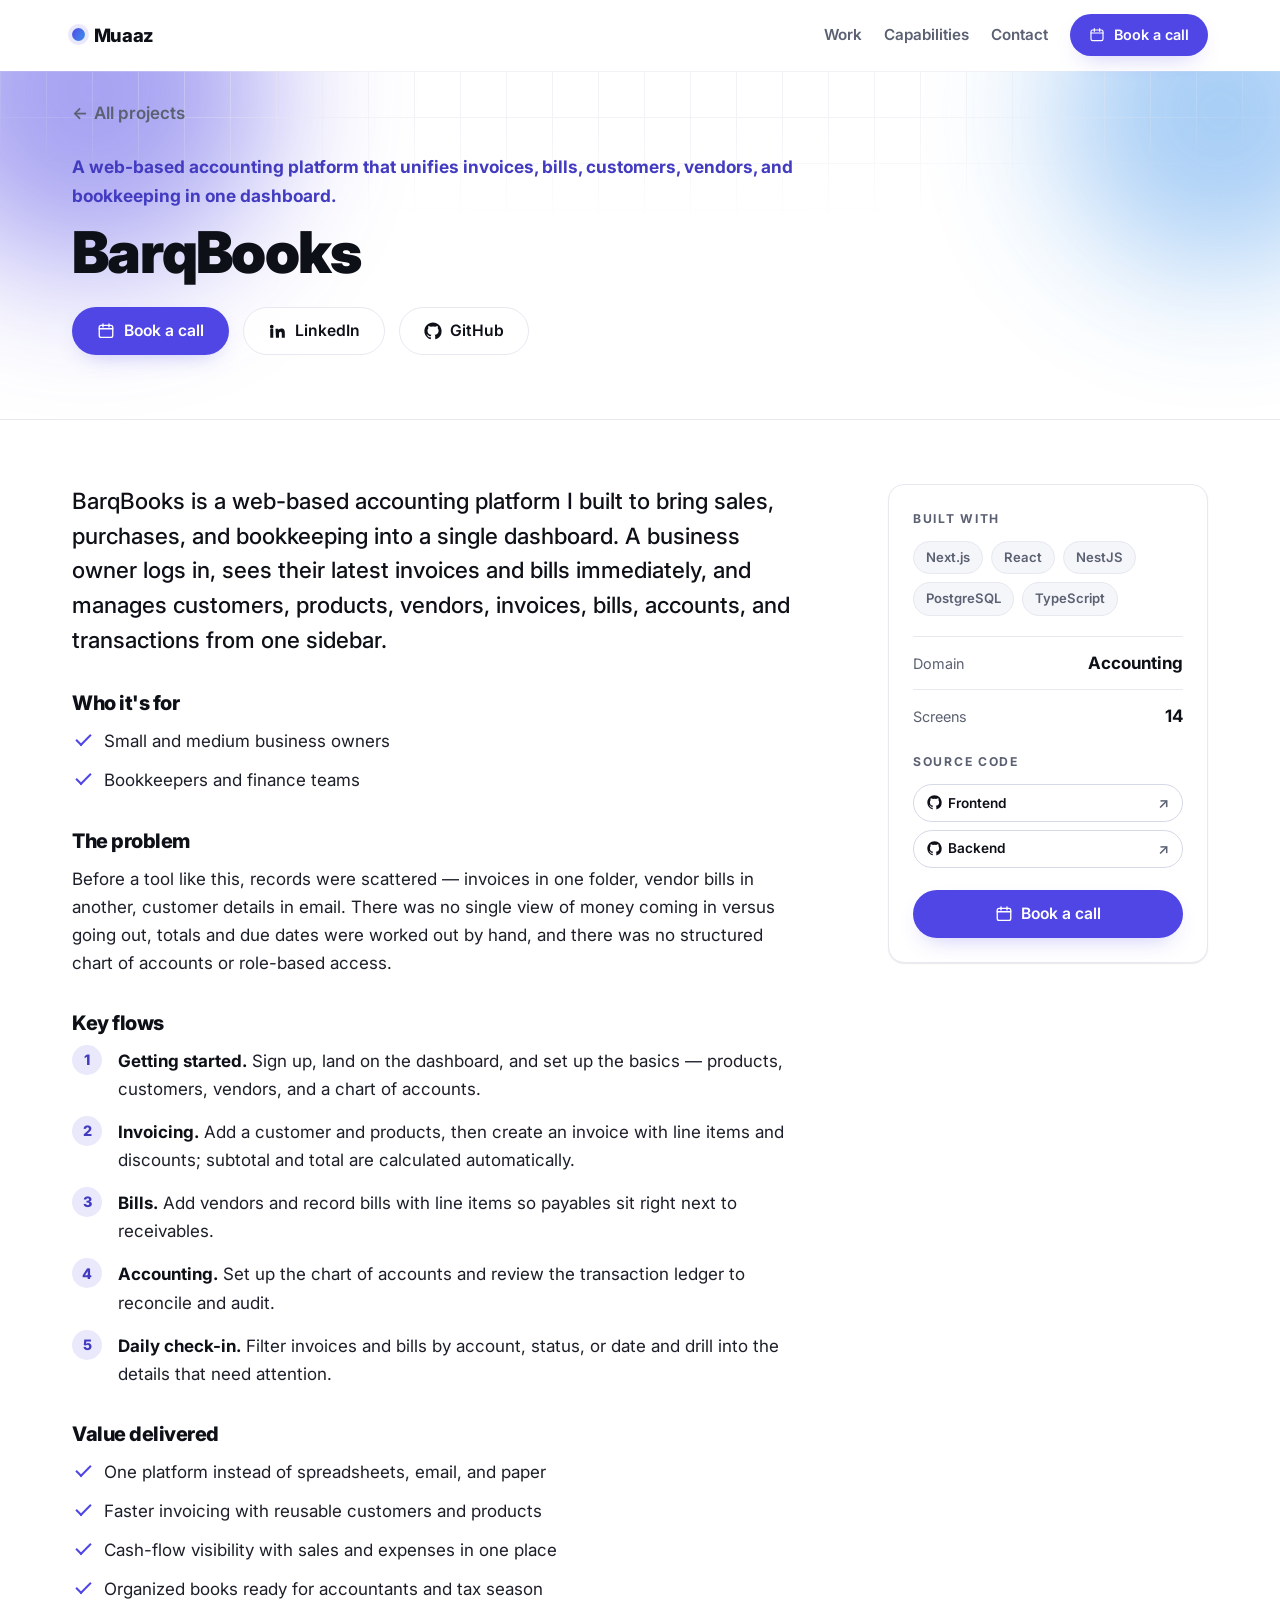
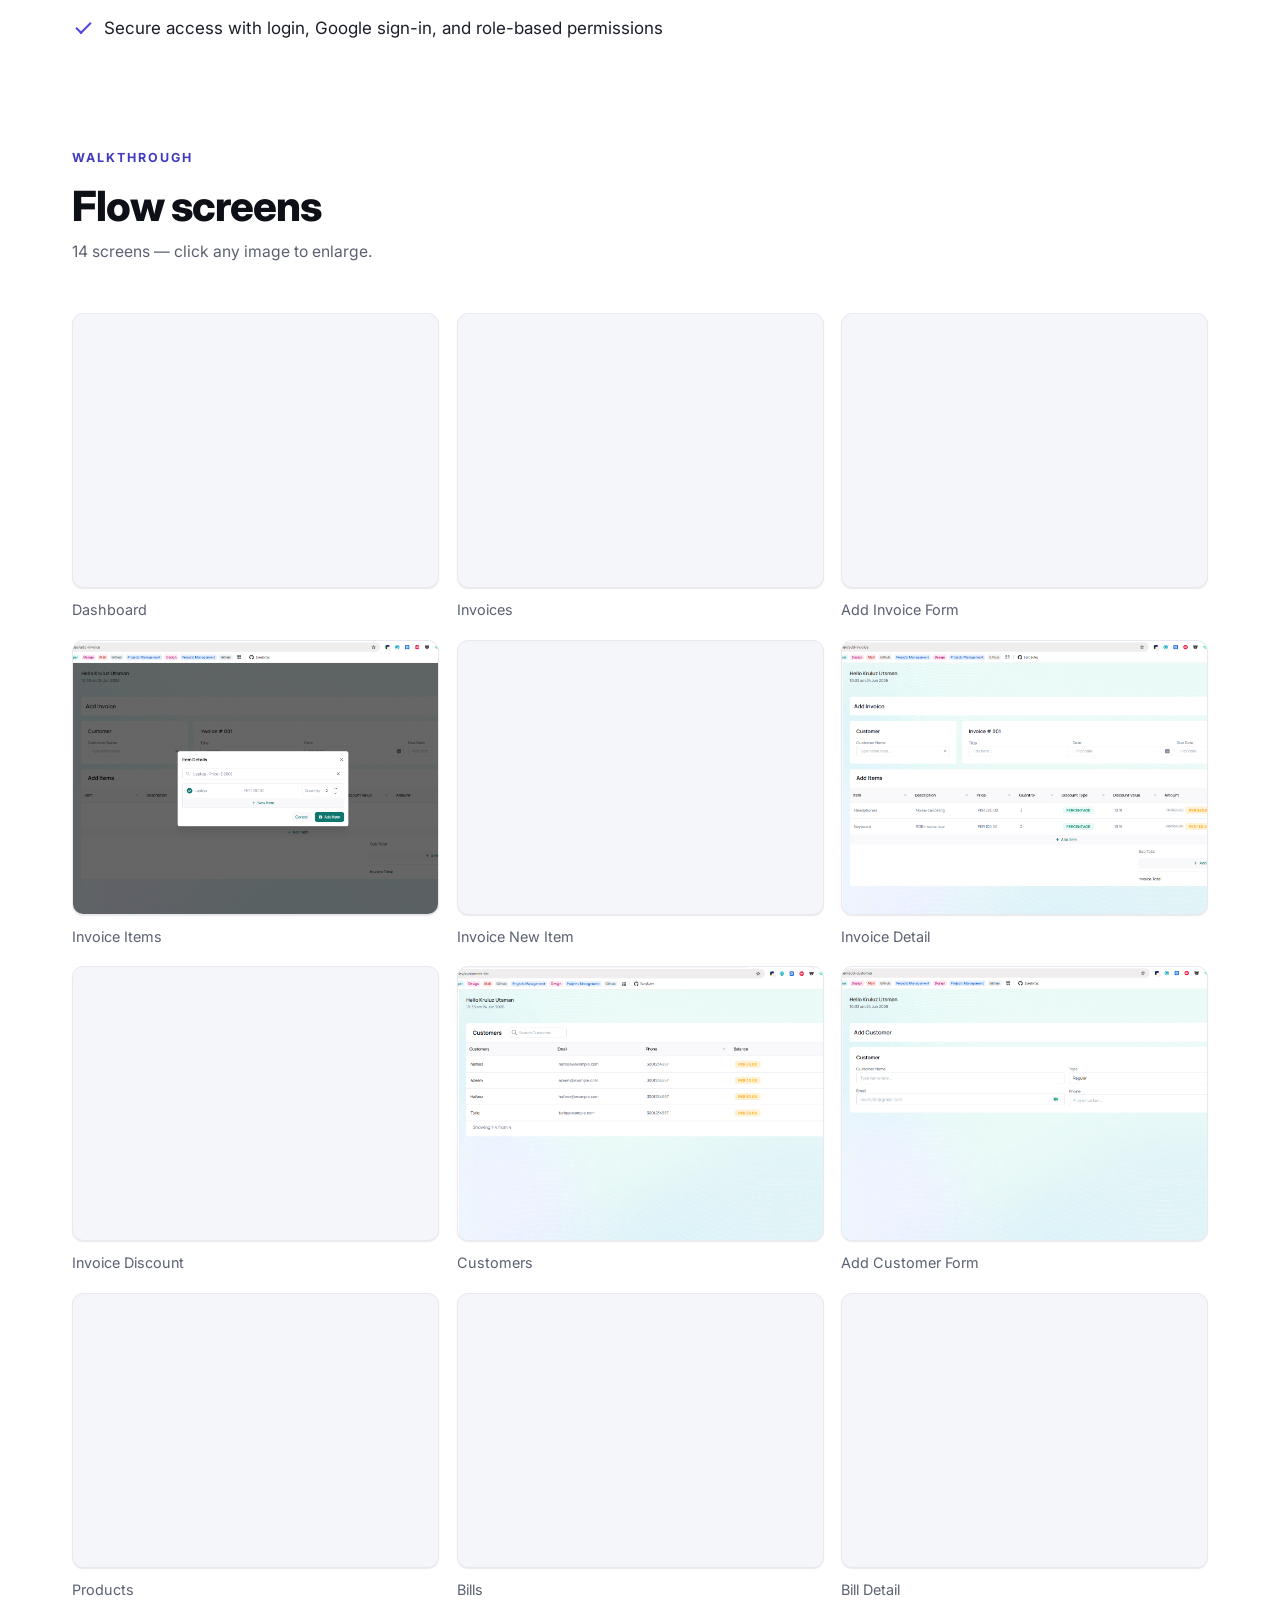
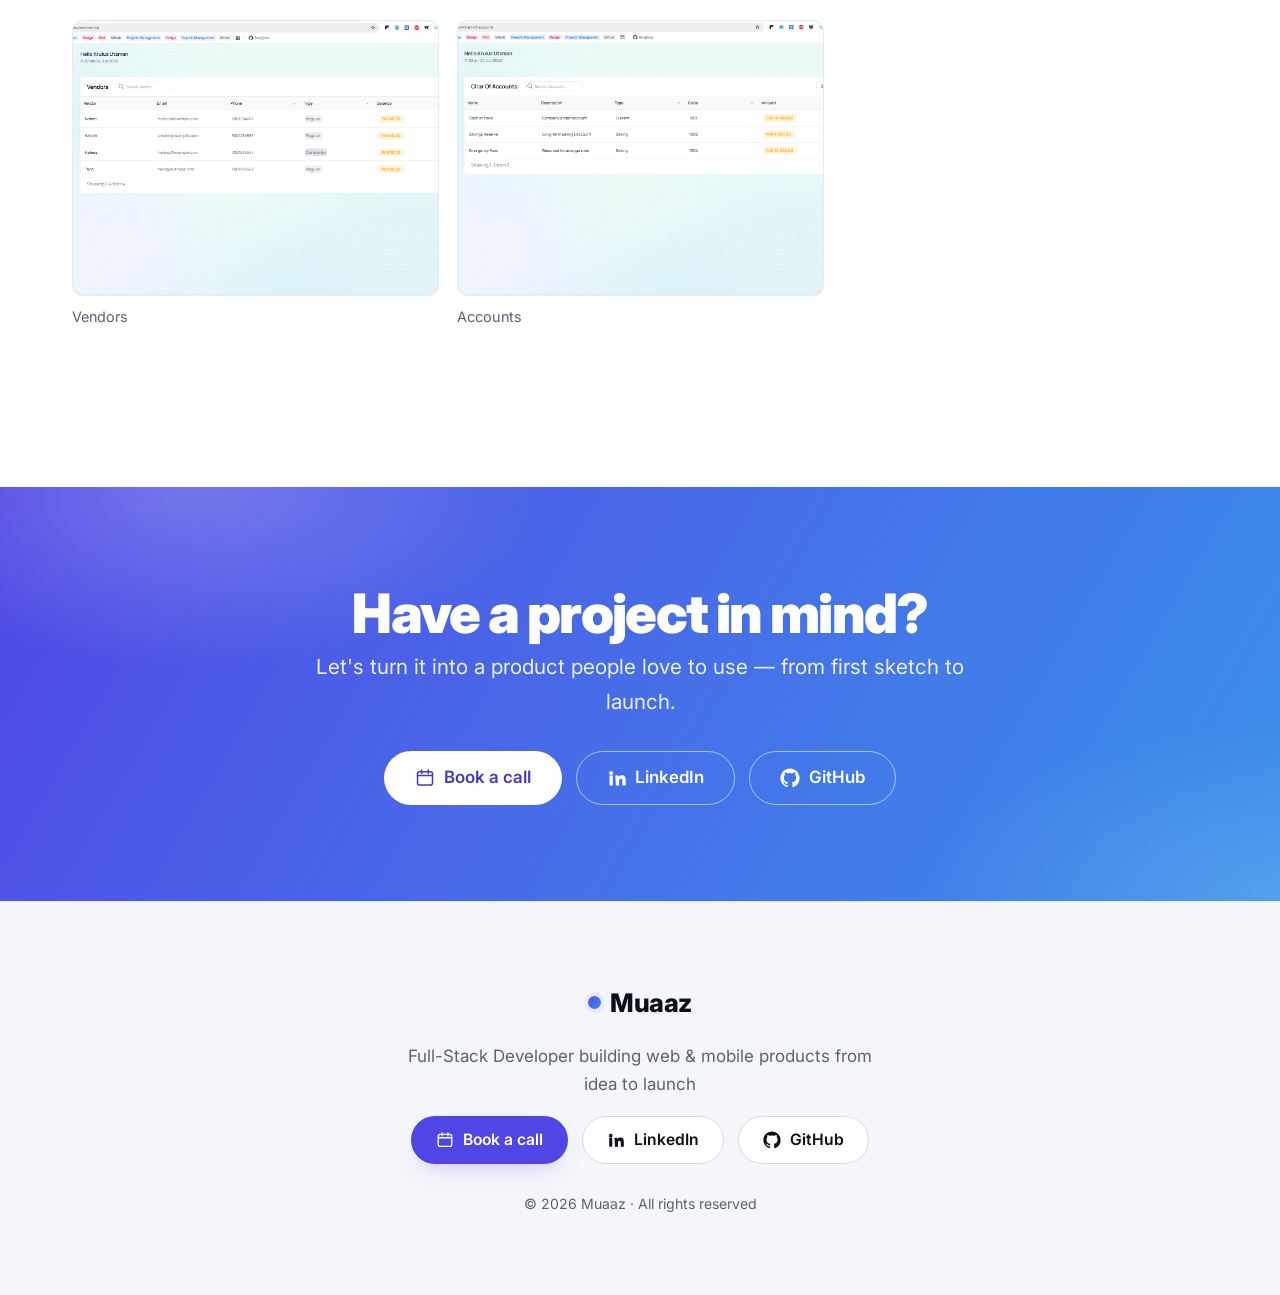
==== commit e3b5c254: "Update hero stats, tech marquee, and footer" ====
--- a/barqbooks.html
+++ b/barqbooks.html
@@ -56,7 +56,7 @@
   </div>
 </main>
 <section class="cta-band"><div class="container cta-band__inner" data-reveal><h2 class="cta-band__title">Have a project in mind?</h2><p class="cta-band__text">Let's turn it into a product people love to use — from first sketch to launch.</p><div class="btn-row btn-row--center"><a class="btn btn--on-accent btn--lg" href="https://calendly.com/muaaz-hamood-barqbytes" target="_blank" rel="noopener" aria-label="Book a call on Calendly"><svg class="btn__ico" viewBox="0 0 24 24" fill="none" stroke="currentColor" stroke-width="1.8" stroke-linecap="round" stroke-linejoin="round" aria-hidden="true"><rect x="3" y="4.5" width="18" height="16" rx="2.5"/><path d="M3 9h18"/><path d="M8 2.5v4M16 2.5v4"/></svg> Book a call</a><a class="btn btn--on-accent-outline btn--lg" href="https://www.linkedin.com/in/muaaz-hamood/" target="_blank" rel="noopener" aria-label="Open LinkedIn profile in a new tab"><svg class="btn__ico" viewBox="0 0 24 24" fill="currentColor" aria-hidden="true"><path d="M4.98 3.5a2.5 2.5 0 1 1 0 5 2.5 2.5 0 0 1 0-5zM3 9h4v12H3zM10 9h3.8v1.7h.05c.53-.95 1.83-1.95 3.77-1.95 4.03 0 4.78 2.5 4.78 5.76V21h-4v-5.26c0-1.25-.02-2.86-1.74-2.86-1.75 0-2.02 1.36-2.02 2.77V21h-4z"/></svg> LinkedIn</a><a class="btn btn--on-accent-outline btn--lg" href="https://github.com/Muaaz852" target="_blank" rel="noopener" aria-label="Open GitHub profile in a new tab"><svg class="btn__ico" viewBox="0 0 24 24" fill="currentColor" aria-hidden="true"><path d="M12 .5C5.73.5.5 5.73.5 12c0 5.08 3.29 9.39 7.86 10.91.58.11.79-.25.79-.56 0-.27-.01-1.16-.02-2.1-3.2.7-3.88-1.36-3.88-1.36-.52-1.33-1.28-1.68-1.28-1.68-1.05-.72.08-.7.08-.7 1.16.08 1.77 1.19 1.77 1.19 1.03 1.77 2.7 1.26 3.36.96.1-.75.4-1.26.73-1.55-2.55-.29-5.23-1.28-5.23-5.69 0-1.26.45-2.29 1.19-3.1-.12-.29-.52-1.46.11-3.05 0 0 .97-.31 3.18 1.18a11 11 0 0 1 5.8 0c2.2-1.49 3.17-1.18 3.17-1.18.63 1.59.23 2.76.11 3.05.74.81 1.19 1.84 1.19 3.1 0 4.42-2.69 5.39-5.25 5.68.41.36.78 1.06.78 2.14 0 1.55-.01 2.8-.01 3.18 0 .31.21.68.8.56A11.51 11.51 0 0 0 23.5 12C23.5 5.73 18.27.5 12 .5z"/></svg> GitHub</a></div></div></section>
-<footer class="site-footer" id="contact"><div class="container site-footer__inner"><a class="brand brand--lg" href="index.html"><span class="brand__dot" aria-hidden="true"></span>Muaaz</a><p class="site-footer__tag">Full-Stack Developer building web &amp; mobile products from idea to launch</p><div class="btn-row btn-row--center"><a class="btn btn--primary" href="https://calendly.com/muaaz-hamood-barqbytes" target="_blank" rel="noopener" aria-label="Book a call on Calendly"><svg class="btn__ico" viewBox="0 0 24 24" fill="none" stroke="currentColor" stroke-width="1.8" stroke-linecap="round" stroke-linejoin="round" aria-hidden="true"><rect x="3" y="4.5" width="18" height="16" rx="2.5"/><path d="M3 9h18"/><path d="M8 2.5v4M16 2.5v4"/></svg> Book a call</a><a class="btn btn--outline" href="https://www.linkedin.com/in/muaaz-hamood/" target="_blank" rel="noopener" aria-label="Open LinkedIn profile in a new tab"><svg class="btn__ico" viewBox="0 0 24 24" fill="currentColor" aria-hidden="true"><path d="M4.98 3.5a2.5 2.5 0 1 1 0 5 2.5 2.5 0 0 1 0-5zM3 9h4v12H3zM10 9h3.8v1.7h.05c.53-.95 1.83-1.95 3.77-1.95 4.03 0 4.78 2.5 4.78 5.76V21h-4v-5.26c0-1.25-.02-2.86-1.74-2.86-1.75 0-2.02 1.36-2.02 2.77V21h-4z"/></svg> LinkedIn</a><a class="btn btn--outline" href="https://github.com/Muaaz852" target="_blank" rel="noopener" aria-label="Open GitHub profile in a new tab"><svg class="btn__ico" viewBox="0 0 24 24" fill="currentColor" aria-hidden="true"><path d="M12 .5C5.73.5.5 5.73.5 12c0 5.08 3.29 9.39 7.86 10.91.58.11.79-.25.79-.56 0-.27-.01-1.16-.02-2.1-3.2.7-3.88-1.36-3.88-1.36-.52-1.33-1.28-1.68-1.28-1.68-1.05-.72.08-.7.08-.7 1.16.08 1.77 1.19 1.77 1.19 1.03 1.77 2.7 1.26 3.36.96.1-.75.4-1.26.73-1.55-2.55-.29-5.23-1.28-5.23-5.69 0-1.26.45-2.29 1.19-3.1-.12-.29-.52-1.46.11-3.05 0 0 .97-.31 3.18 1.18a11 11 0 0 1 5.8 0c2.2-1.49 3.17-1.18 3.17-1.18.63 1.59.23 2.76.11 3.05.74.81 1.19 1.84 1.19 3.1 0 4.42-2.69 5.39-5.25 5.68.41.36.78 1.06.78 2.14 0 1.55-.01 2.8-.01 3.18 0 .31.21.68.8.56A11.51 11.51 0 0 0 23.5 12C23.5 5.73 18.27.5 12 .5z"/></svg> GitHub</a></div><p class="site-footer__legal">© 2026 Muaaz · Built with HTML, CSS &amp; vanilla JS</p></div></footer>
+<footer class="site-footer" id="contact"><div class="container site-footer__inner"><a class="brand brand--lg" href="index.html"><span class="brand__dot" aria-hidden="true"></span>Muaaz</a><p class="site-footer__tag">Full-Stack Developer building web &amp; mobile products from idea to launch</p><div class="btn-row btn-row--center"><a class="btn btn--primary" href="https://calendly.com/muaaz-hamood-barqbytes" target="_blank" rel="noopener" aria-label="Book a call on Calendly"><svg class="btn__ico" viewBox="0 0 24 24" fill="none" stroke="currentColor" stroke-width="1.8" stroke-linecap="round" stroke-linejoin="round" aria-hidden="true"><rect x="3" y="4.5" width="18" height="16" rx="2.5"/><path d="M3 9h18"/><path d="M8 2.5v4M16 2.5v4"/></svg> Book a call</a><a class="btn btn--outline" href="https://www.linkedin.com/in/muaaz-hamood/" target="_blank" rel="noopener" aria-label="Open LinkedIn profile in a new tab"><svg class="btn__ico" viewBox="0 0 24 24" fill="currentColor" aria-hidden="true"><path d="M4.98 3.5a2.5 2.5 0 1 1 0 5 2.5 2.5 0 0 1 0-5zM3 9h4v12H3zM10 9h3.8v1.7h.05c.53-.95 1.83-1.95 3.77-1.95 4.03 0 4.78 2.5 4.78 5.76V21h-4v-5.26c0-1.25-.02-2.86-1.74-2.86-1.75 0-2.02 1.36-2.02 2.77V21h-4z"/></svg> LinkedIn</a><a class="btn btn--outline" href="https://github.com/Muaaz852" target="_blank" rel="noopener" aria-label="Open GitHub profile in a new tab"><svg class="btn__ico" viewBox="0 0 24 24" fill="currentColor" aria-hidden="true"><path d="M12 .5C5.73.5.5 5.73.5 12c0 5.08 3.29 9.39 7.86 10.91.58.11.79-.25.79-.56 0-.27-.01-1.16-.02-2.1-3.2.7-3.88-1.36-3.88-1.36-.52-1.33-1.28-1.68-1.28-1.68-1.05-.72.08-.7.08-.7 1.16.08 1.77 1.19 1.77 1.19 1.03 1.77 2.7 1.26 3.36.96.1-.75.4-1.26.73-1.55-2.55-.29-5.23-1.28-5.23-5.69 0-1.26.45-2.29 1.19-3.1-.12-.29-.52-1.46.11-3.05 0 0 .97-.31 3.18 1.18a11 11 0 0 1 5.8 0c2.2-1.49 3.17-1.18 3.17-1.18.63 1.59.23 2.76.11 3.05.74.81 1.19 1.84 1.19 3.1 0 4.42-2.69 5.39-5.25 5.68.41.36.78 1.06.78 2.14 0 1.55-.01 2.8-.01 3.18 0 .31.21.68.8.56A11.51 11.51 0 0 0 23.5 12C23.5 5.73 18.27.5 12 .5z"/></svg> GitHub</a></div><p class="site-footer__legal">© 2026 Muaaz · All rights reserved</p></div></footer>
 <div class="lightbox" id="lightbox" hidden aria-hidden="true"><div class="lightbox__backdrop" data-close></div><div class="lightbox__dialog" role="dialog" aria-modal="true" aria-label="Image viewer"><button class="lightbox__btn lightbox__close" type="button" data-close aria-label="Close image viewer">&times;</button><button class="lightbox__btn lightbox__nav lightbox__prev" type="button" data-prev aria-label="Previous image">&#8249;</button><figure class="lightbox__figure"><img class="lightbox__img" id="lightbox-img" src="" alt=""><figcaption class="lightbox__cap"><span id="lightbox-cap"></span><span class="lightbox__count" id="lightbox-count"></span></figcaption></figure><button class="lightbox__btn lightbox__nav lightbox__next" type="button" data-next aria-label="Next image">&#8250;</button></div></div>
 <script src="assets/js/main.js" defer></script>
 </body>
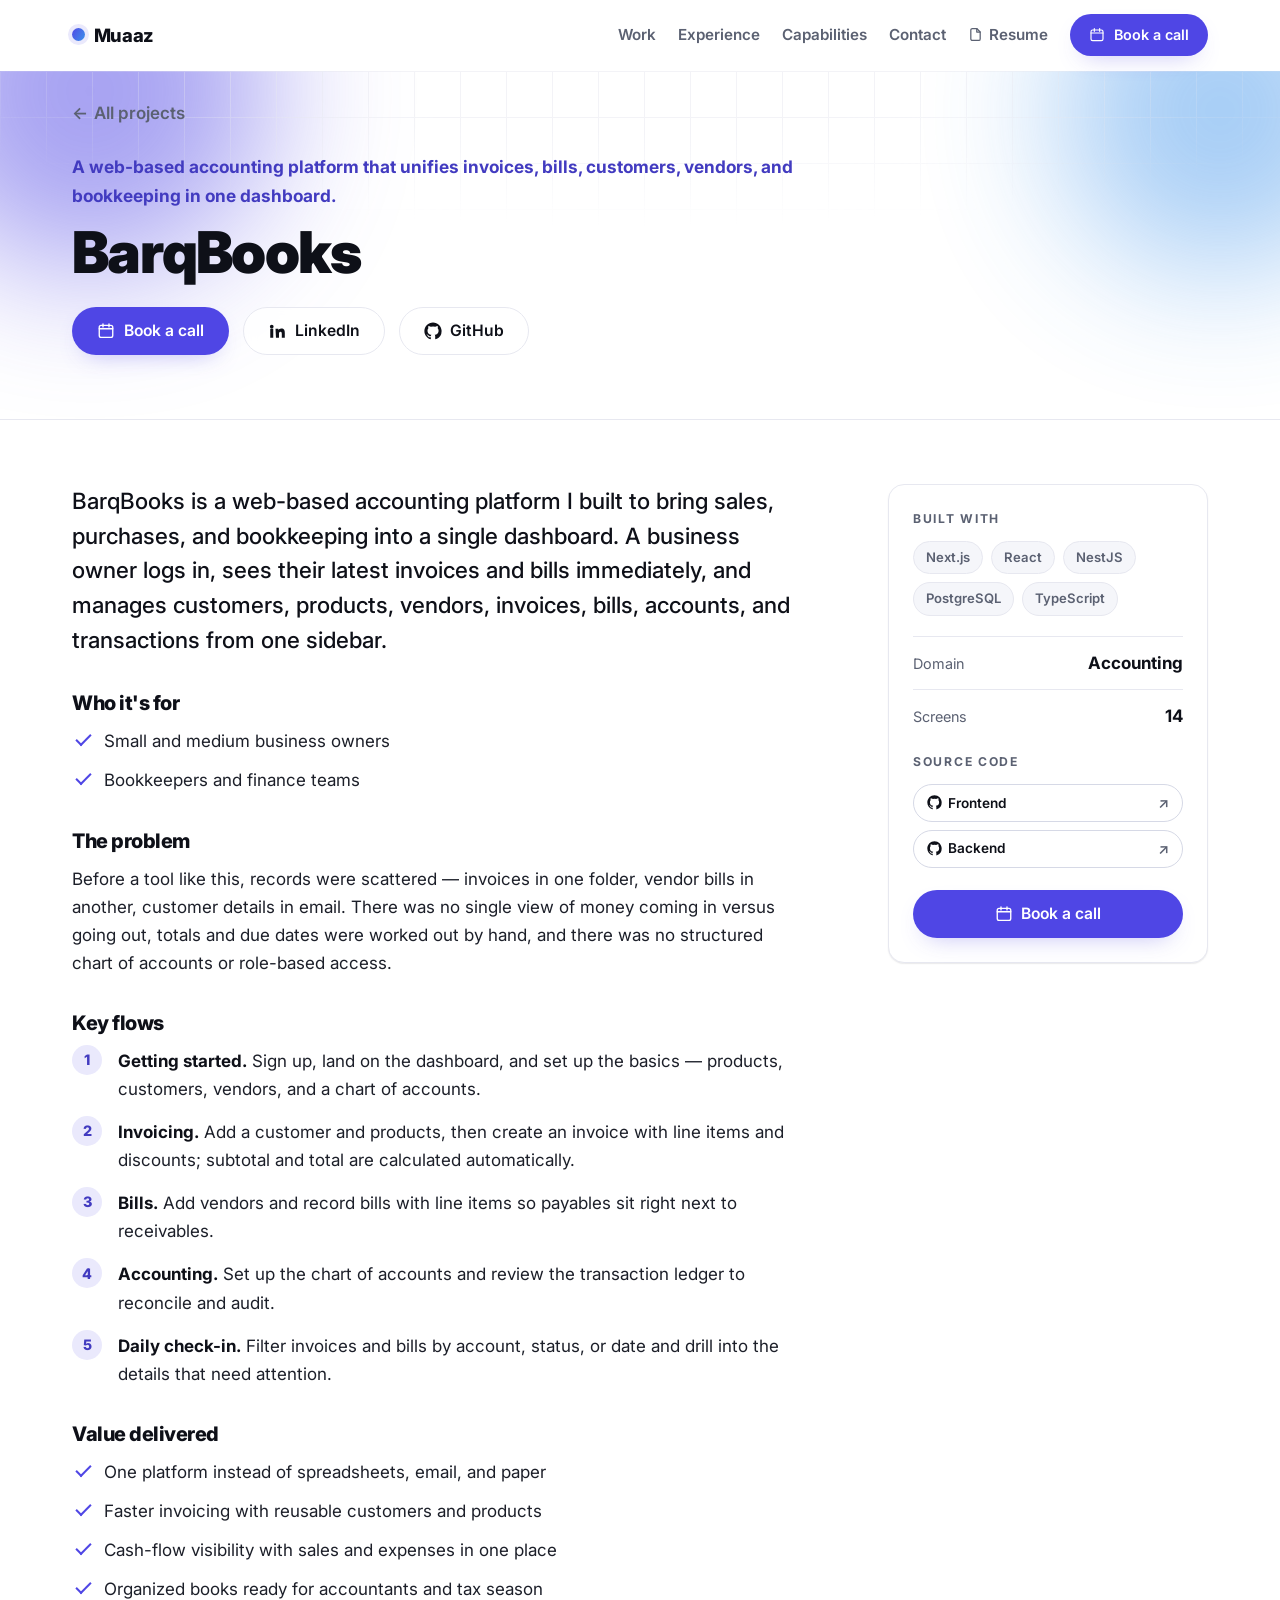
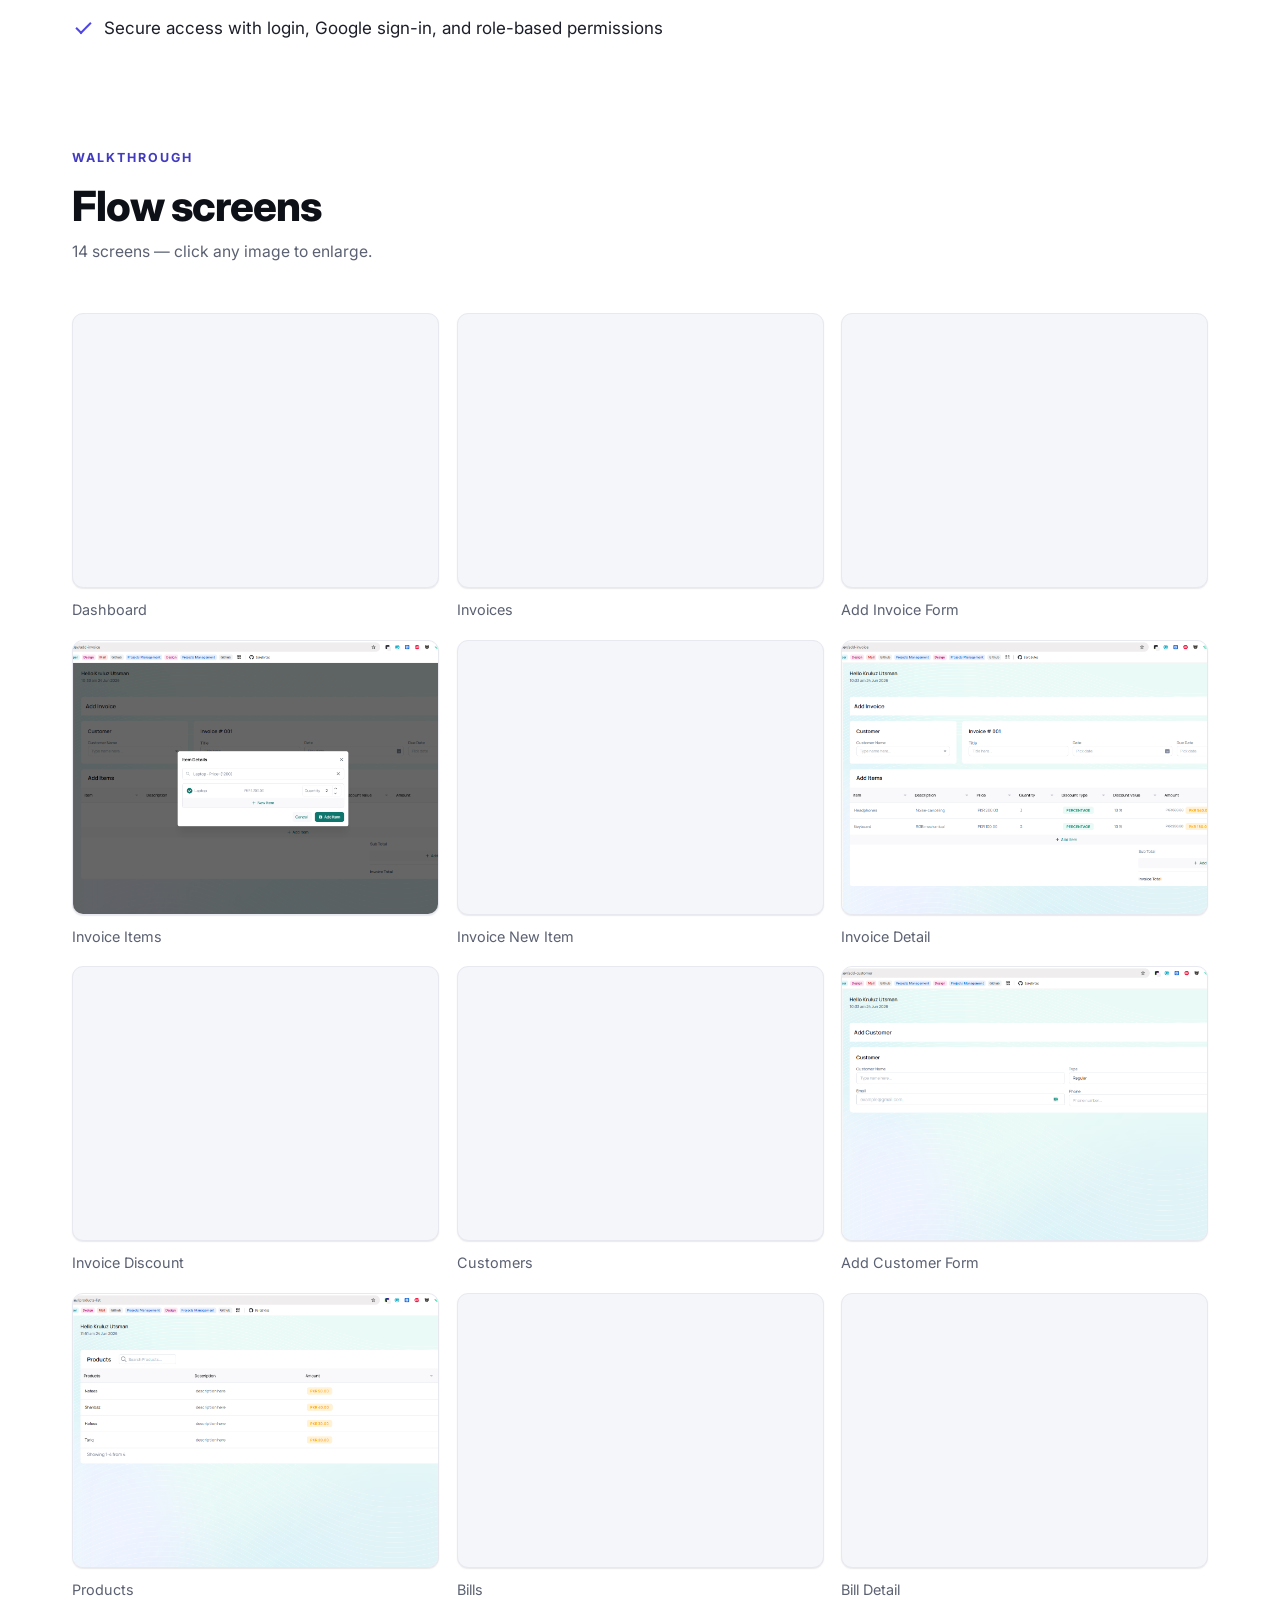
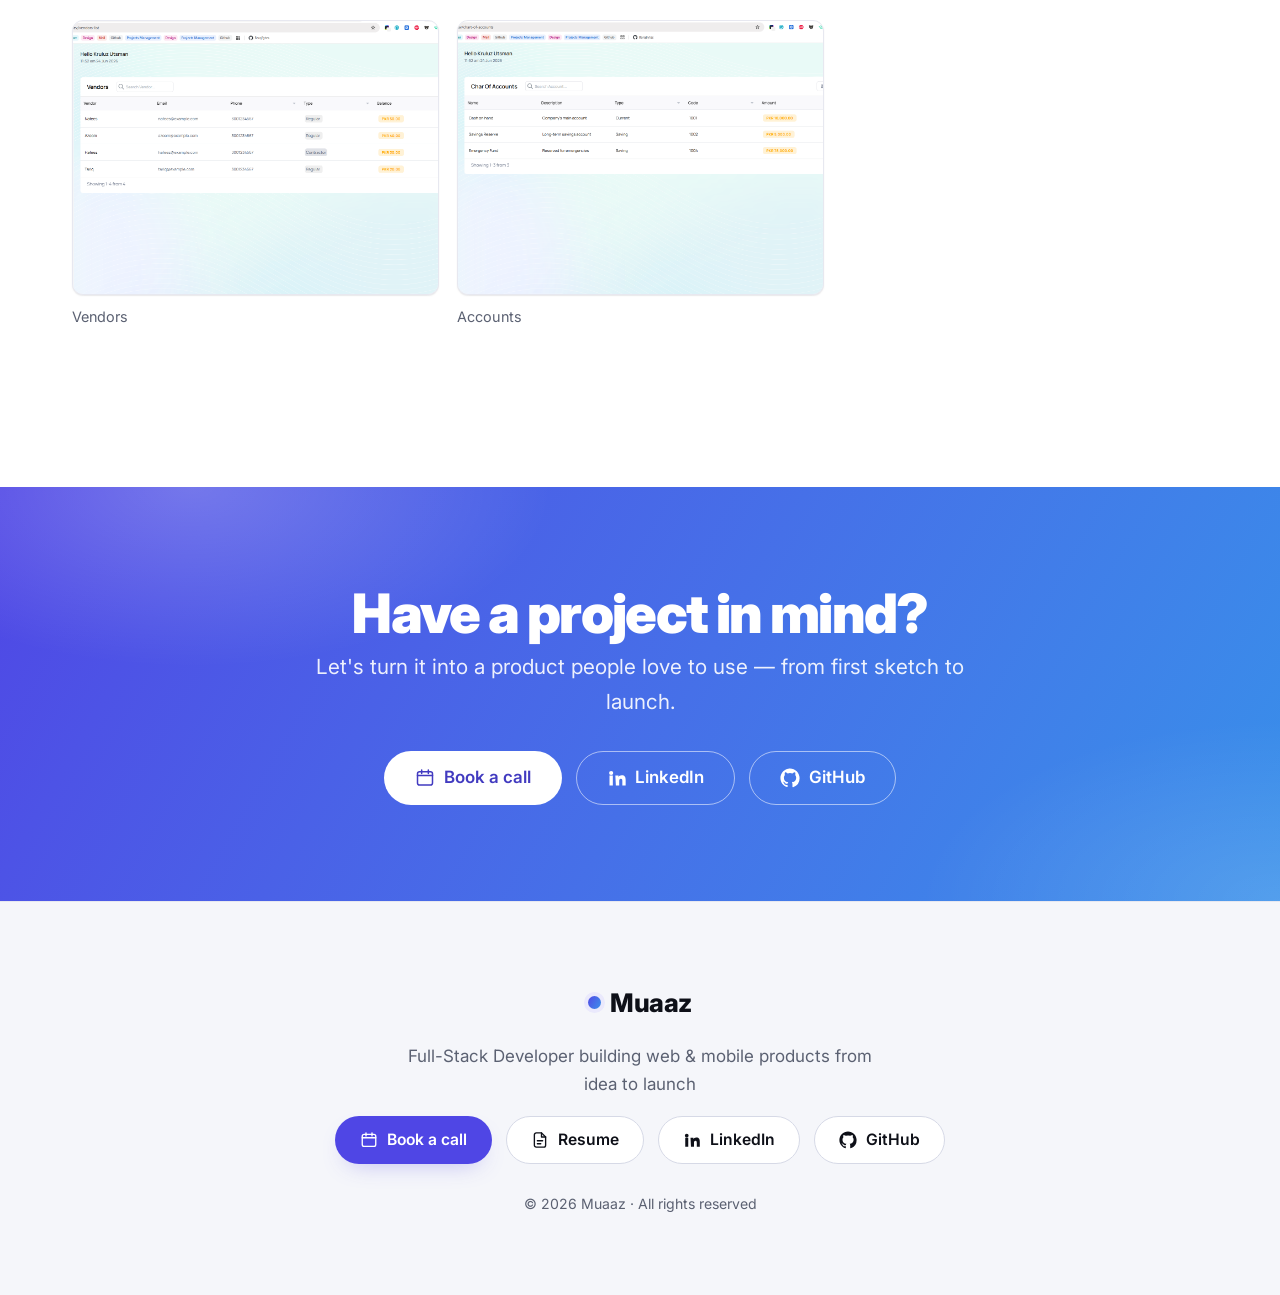
==== commit 555ed68f: "Add resume: PDF, Resume links and Experience section - assets/Muaaz-Hamood-Resume.pdf (the Senior So" ====
--- a/barqbooks.html
+++ b/barqbooks.html
@@ -15,7 +15,7 @@
 </head>
 <body>
 <a class="skip-link" href="#main">Skip to content</a>
-<header class="site-header" id="siteHeader"><div class="container site-header__inner"><a class="brand" href="index.html"><span class="brand__dot" aria-hidden="true"></span>Muaaz</a><div class="site-header__right"><nav class="site-nav" aria-label="Primary"><a href="index.html#work">Work</a><a href="index.html#capabilities">Capabilities</a><a href="index.html#contact">Contact</a></nav><a class="btn btn--primary btn--sm" href="https://calendly.com/muaaz-hamood-barqbytes" target="_blank" rel="noopener" aria-label="Book a call on Calendly"><svg class="btn__ico" viewBox="0 0 24 24" fill="none" stroke="currentColor" stroke-width="1.8" stroke-linecap="round" stroke-linejoin="round" aria-hidden="true"><rect x="3" y="4.5" width="18" height="16" rx="2.5"/><path d="M3 9h18"/><path d="M8 2.5v4M16 2.5v4"/></svg> Book a call</a></div></div></header>
+<header class="site-header" id="siteHeader"><div class="container site-header__inner"><a class="brand" href="index.html"><span class="brand__dot" aria-hidden="true"></span>Muaaz</a><div class="site-header__right"><nav class="site-nav" aria-label="Primary"><a href="index.html#work">Work</a><a href="index.html#experience">Experience</a><a href="index.html#capabilities">Capabilities</a><a href="index.html#contact">Contact</a><a class="site-nav__file" href="assets/Muaaz-Hamood-Resume.pdf" target="_blank" rel="noopener" aria-label="Resume (PDF, opens in a new tab)"><svg class="site-nav__ico" viewBox="0 0 24 24" fill="none" stroke="currentColor" stroke-width="2" stroke-linecap="round" stroke-linejoin="round" aria-hidden="true"><path d="M14 2.5H7A2.5 2.5 0 0 0 4.5 5v14A2.5 2.5 0 0 0 7 21.5h10a2.5 2.5 0 0 0 2.5-2.5V8z"/><path d="M14 2.5V8h5.5"/></svg>Resume</a></nav><a class="btn btn--primary btn--sm" href="https://calendly.com/muaaz-hamood-barqbytes" target="_blank" rel="noopener" aria-label="Book a call on Calendly"><svg class="btn__ico" viewBox="0 0 24 24" fill="none" stroke="currentColor" stroke-width="1.8" stroke-linecap="round" stroke-linejoin="round" aria-hidden="true"><rect x="3" y="4.5" width="18" height="16" rx="2.5"/><path d="M3 9h18"/><path d="M8 2.5v4M16 2.5v4"/></svg> Book a call</a></div></div></header>
 <main id="main" class="detail">
   <div class="detail__hero"><div class="hero__bg" aria-hidden="true"><span class="hero__orb hero__orb--1"></span><span class="hero__orb hero__orb--2"></span><span class="hero__grid"></span></div>
     <div class="container"><a class="back" href="index.html"><span aria-hidden="true">&larr;</span> All projects</a>
@@ -56,7 +56,7 @@
   </div>
 </main>
 <section class="cta-band"><div class="container cta-band__inner" data-reveal><h2 class="cta-band__title">Have a project in mind?</h2><p class="cta-band__text">Let's turn it into a product people love to use — from first sketch to launch.</p><div class="btn-row btn-row--center"><a class="btn btn--on-accent btn--lg" href="https://calendly.com/muaaz-hamood-barqbytes" target="_blank" rel="noopener" aria-label="Book a call on Calendly"><svg class="btn__ico" viewBox="0 0 24 24" fill="none" stroke="currentColor" stroke-width="1.8" stroke-linecap="round" stroke-linejoin="round" aria-hidden="true"><rect x="3" y="4.5" width="18" height="16" rx="2.5"/><path d="M3 9h18"/><path d="M8 2.5v4M16 2.5v4"/></svg> Book a call</a><a class="btn btn--on-accent-outline btn--lg" href="https://www.linkedin.com/in/muaaz-hamood/" target="_blank" rel="noopener" aria-label="Open LinkedIn profile in a new tab"><svg class="btn__ico" viewBox="0 0 24 24" fill="currentColor" aria-hidden="true"><path d="M4.98 3.5a2.5 2.5 0 1 1 0 5 2.5 2.5 0 0 1 0-5zM3 9h4v12H3zM10 9h3.8v1.7h.05c.53-.95 1.83-1.95 3.77-1.95 4.03 0 4.78 2.5 4.78 5.76V21h-4v-5.26c0-1.25-.02-2.86-1.74-2.86-1.75 0-2.02 1.36-2.02 2.77V21h-4z"/></svg> LinkedIn</a><a class="btn btn--on-accent-outline btn--lg" href="https://github.com/Muaaz852" target="_blank" rel="noopener" aria-label="Open GitHub profile in a new tab"><svg class="btn__ico" viewBox="0 0 24 24" fill="currentColor" aria-hidden="true"><path d="M12 .5C5.73.5.5 5.73.5 12c0 5.08 3.29 9.39 7.86 10.91.58.11.79-.25.79-.56 0-.27-.01-1.16-.02-2.1-3.2.7-3.88-1.36-3.88-1.36-.52-1.33-1.28-1.68-1.28-1.68-1.05-.72.08-.7.08-.7 1.16.08 1.77 1.19 1.77 1.19 1.03 1.77 2.7 1.26 3.36.96.1-.75.4-1.26.73-1.55-2.55-.29-5.23-1.28-5.23-5.69 0-1.26.45-2.29 1.19-3.1-.12-.29-.52-1.46.11-3.05 0 0 .97-.31 3.18 1.18a11 11 0 0 1 5.8 0c2.2-1.49 3.17-1.18 3.17-1.18.63 1.59.23 2.76.11 3.05.74.81 1.19 1.84 1.19 3.1 0 4.42-2.69 5.39-5.25 5.68.41.36.78 1.06.78 2.14 0 1.55-.01 2.8-.01 3.18 0 .31.21.68.8.56A11.51 11.51 0 0 0 23.5 12C23.5 5.73 18.27.5 12 .5z"/></svg> GitHub</a></div></div></section>
-<footer class="site-footer" id="contact"><div class="container site-footer__inner"><a class="brand brand--lg" href="index.html"><span class="brand__dot" aria-hidden="true"></span>Muaaz</a><p class="site-footer__tag">Full-Stack Developer building web &amp; mobile products from idea to launch</p><div class="btn-row btn-row--center"><a class="btn btn--primary" href="https://calendly.com/muaaz-hamood-barqbytes" target="_blank" rel="noopener" aria-label="Book a call on Calendly"><svg class="btn__ico" viewBox="0 0 24 24" fill="none" stroke="currentColor" stroke-width="1.8" stroke-linecap="round" stroke-linejoin="round" aria-hidden="true"><rect x="3" y="4.5" width="18" height="16" rx="2.5"/><path d="M3 9h18"/><path d="M8 2.5v4M16 2.5v4"/></svg> Book a call</a><a class="btn btn--outline" href="https://www.linkedin.com/in/muaaz-hamood/" target="_blank" rel="noopener" aria-label="Open LinkedIn profile in a new tab"><svg class="btn__ico" viewBox="0 0 24 24" fill="currentColor" aria-hidden="true"><path d="M4.98 3.5a2.5 2.5 0 1 1 0 5 2.5 2.5 0 0 1 0-5zM3 9h4v12H3zM10 9h3.8v1.7h.05c.53-.95 1.83-1.95 3.77-1.95 4.03 0 4.78 2.5 4.78 5.76V21h-4v-5.26c0-1.25-.02-2.86-1.74-2.86-1.75 0-2.02 1.36-2.02 2.77V21h-4z"/></svg> LinkedIn</a><a class="btn btn--outline" href="https://github.com/Muaaz852" target="_blank" rel="noopener" aria-label="Open GitHub profile in a new tab"><svg class="btn__ico" viewBox="0 0 24 24" fill="currentColor" aria-hidden="true"><path d="M12 .5C5.73.5.5 5.73.5 12c0 5.08 3.29 9.39 7.86 10.91.58.11.79-.25.79-.56 0-.27-.01-1.16-.02-2.1-3.2.7-3.88-1.36-3.88-1.36-.52-1.33-1.28-1.68-1.28-1.68-1.05-.72.08-.7.08-.7 1.16.08 1.77 1.19 1.77 1.19 1.03 1.77 2.7 1.26 3.36.96.1-.75.4-1.26.73-1.55-2.55-.29-5.23-1.28-5.23-5.69 0-1.26.45-2.29 1.19-3.1-.12-.29-.52-1.46.11-3.05 0 0 .97-.31 3.18 1.18a11 11 0 0 1 5.8 0c2.2-1.49 3.17-1.18 3.17-1.18.63 1.59.23 2.76.11 3.05.74.81 1.19 1.84 1.19 3.1 0 4.42-2.69 5.39-5.25 5.68.41.36.78 1.06.78 2.14 0 1.55-.01 2.8-.01 3.18 0 .31.21.68.8.56A11.51 11.51 0 0 0 23.5 12C23.5 5.73 18.27.5 12 .5z"/></svg> GitHub</a></div><p class="site-footer__legal">© 2026 Muaaz · All rights reserved</p></div></footer>
+<footer class="site-footer" id="contact"><div class="container site-footer__inner"><a class="brand brand--lg" href="index.html"><span class="brand__dot" aria-hidden="true"></span>Muaaz</a><p class="site-footer__tag">Full-Stack Developer building web &amp; mobile products from idea to launch</p><div class="btn-row btn-row--center"><a class="btn btn--primary" href="https://calendly.com/muaaz-hamood-barqbytes" target="_blank" rel="noopener" aria-label="Book a call on Calendly"><svg class="btn__ico" viewBox="0 0 24 24" fill="none" stroke="currentColor" stroke-width="1.8" stroke-linecap="round" stroke-linejoin="round" aria-hidden="true"><rect x="3" y="4.5" width="18" height="16" rx="2.5"/><path d="M3 9h18"/><path d="M8 2.5v4M16 2.5v4"/></svg> Book a call</a><a class="btn btn--outline" href="assets/Muaaz-Hamood-Resume.pdf" target="_blank" rel="noopener" aria-label="Open resume (PDF) in a new tab"><svg class="btn__ico" viewBox="0 0 24 24" fill="none" stroke="currentColor" stroke-width="1.8" stroke-linecap="round" stroke-linejoin="round" aria-hidden="true"><path d="M14 2.5H7A2.5 2.5 0 0 0 4.5 5v14A2.5 2.5 0 0 0 7 21.5h10a2.5 2.5 0 0 0 2.5-2.5V8z"/><path d="M14 2.5V8h5.5"/><path d="M8.5 13h7M8.5 17h4.5"/></svg> Resume</a><a class="btn btn--outline" href="https://www.linkedin.com/in/muaaz-hamood/" target="_blank" rel="noopener" aria-label="Open LinkedIn profile in a new tab"><svg class="btn__ico" viewBox="0 0 24 24" fill="currentColor" aria-hidden="true"><path d="M4.98 3.5a2.5 2.5 0 1 1 0 5 2.5 2.5 0 0 1 0-5zM3 9h4v12H3zM10 9h3.8v1.7h.05c.53-.95 1.83-1.95 3.77-1.95 4.03 0 4.78 2.5 4.78 5.76V21h-4v-5.26c0-1.25-.02-2.86-1.74-2.86-1.75 0-2.02 1.36-2.02 2.77V21h-4z"/></svg> LinkedIn</a><a class="btn btn--outline" href="https://github.com/Muaaz852" target="_blank" rel="noopener" aria-label="Open GitHub profile in a new tab"><svg class="btn__ico" viewBox="0 0 24 24" fill="currentColor" aria-hidden="true"><path d="M12 .5C5.73.5.5 5.73.5 12c0 5.08 3.29 9.39 7.86 10.91.58.11.79-.25.79-.56 0-.27-.01-1.16-.02-2.1-3.2.7-3.88-1.36-3.88-1.36-.52-1.33-1.28-1.68-1.28-1.68-1.05-.72.08-.7.08-.7 1.16.08 1.77 1.19 1.77 1.19 1.03 1.77 2.7 1.26 3.36.96.1-.75.4-1.26.73-1.55-2.55-.29-5.23-1.28-5.23-5.69 0-1.26.45-2.29 1.19-3.1-.12-.29-.52-1.46.11-3.05 0 0 .97-.31 3.18 1.18a11 11 0 0 1 5.8 0c2.2-1.49 3.17-1.18 3.17-1.18.63 1.59.23 2.76.11 3.05.74.81 1.19 1.84 1.19 3.1 0 4.42-2.69 5.39-5.25 5.68.41.36.78 1.06.78 2.14 0 1.55-.01 2.8-.01 3.18 0 .31.21.68.8.56A11.51 11.51 0 0 0 23.5 12C23.5 5.73 18.27.5 12 .5z"/></svg> GitHub</a></div><p class="site-footer__legal">© 2026 Muaaz · All rights reserved</p></div></footer>
 <div class="lightbox" id="lightbox" hidden aria-hidden="true"><div class="lightbox__backdrop" data-close></div><div class="lightbox__dialog" role="dialog" aria-modal="true" aria-label="Image viewer"><button class="lightbox__btn lightbox__close" type="button" data-close aria-label="Close image viewer">&times;</button><button class="lightbox__btn lightbox__nav lightbox__prev" type="button" data-prev aria-label="Previous image">&#8249;</button><figure class="lightbox__figure"><img class="lightbox__img" id="lightbox-img" src="" alt=""><figcaption class="lightbox__cap"><span id="lightbox-cap"></span><span class="lightbox__count" id="lightbox-count"></span></figcaption></figure><button class="lightbox__btn lightbox__nav lightbox__next" type="button" data-next aria-label="Next image">&#8250;</button></div></div>
 <script src="assets/js/main.js" defer></script>
 </body>
--- a/assets/css/styles.css
+++ b/assets/css/styles.css
@@ -254,6 +254,60 @@
 .tags li { font-size: .82rem; font-weight: 600; color: var(--muted); background: var(--bg-alt); border: 1px solid var(--border); padding: 5px 12px; border-radius: 999px; transition: color .15s ease, border-color .15s ease; }
 .tags li:hover { color: var(--accent-strong); border-color: var(--accent); }
 .tags--sm li { font-size: .76rem; padding: 4px 10px; }
+
+/* ---------- Resume link (header nav) ---------- */
+.site-nav__file { display: inline-flex; align-items: center; gap: 6px; }
+.site-nav__ico { width: 15px; height: 15px; flex: 0 0 auto; }
+@media (min-width: 760px) and (max-width: 979px) { .site-nav { gap: 16px; } .site-header__right { gap: 18px; } }
+
+/* ---------- Experience (resume timeline) ---------- */
+.exp { padding-block: clamp(48px, 8vw, 96px) clamp(8px, 2vw, 24px); }
+.exp__layout { display: grid; gap: clamp(32px, 5vw, 56px); }
+@media (min-width: 1080px) {
+  .exp__layout { grid-template-columns: minmax(0, 372px) minmax(0, 1fr); align-items: start; }
+  .exp__intro { position: sticky; top: 104px; }
+}
+.exp__lead { color: var(--muted); font-size: 1.04rem; margin: 18px 0 1.6rem; max-width: 46ch; }
+@media (max-width: 559px), (min-width: 1080px) { .exp__actions .btn { flex: 1 1 auto; } }
+
+/* timeline: one dot per entry, joined dot-to-dot by a connector */
+.timeline { list-style: none; display: grid; gap: 20px; margin: 0; padding: 0 0 0 34px; }
+.role { position: relative; }
+.role::before { content: ""; position: absolute; z-index: 1; left: -34px; top: 27px; width: 20px; height: 20px; border-radius: 50%;
+  background: #fff; border: 5px solid var(--accent); box-shadow: 0 0 0 5px var(--accent-soft); }
+.role:not(:last-child)::after { content: ""; position: absolute; left: -25px; top: 37px; bottom: -57px; width: 2px; border-radius: 2px;
+  background: linear-gradient(to bottom, var(--accent), var(--accent-2)); }
+.role:nth-last-child(2)::after { background: linear-gradient(to bottom, var(--accent-2), var(--border-strong)); }
+.role__card { background: #fff; border: 1px solid var(--border); border-radius: var(--radius); padding: clamp(20px, 3vw, 28px);
+  box-shadow: var(--shadow-sm); transition: transform .2s ease, box-shadow .2s ease, border-color .2s ease; }
+.role__card:hover { transform: translateY(-4px); box-shadow: var(--shadow-md); border-color: var(--border-strong); }
+.role__head { display: flex; flex-wrap: wrap; align-items: flex-start; justify-content: space-between; gap: 10px 18px; }
+.role__head > div { flex: 1 1 300px; min-width: 0; }
+.role__kicker { margin: 0 0 6px; font-size: .74rem; font-weight: 700; letter-spacing: .14em; text-transform: uppercase; color: var(--muted); }
+.role__title { font-size: 1.22rem; font-weight: 800; margin: 0 0 .25rem; }
+.role__org { margin: 0; font-size: .97rem; font-weight: 700; color: var(--ink); line-height: 1.5; }
+.role__org span { font-weight: 500; color: var(--muted); }
+.role__dates { margin: 0; flex: 0 0 auto; font-size: .8rem; font-weight: 700; letter-spacing: .02em; color: var(--accent-strong);
+  background: var(--accent-soft); border-radius: 999px; padding: 5px 12px; white-space: nowrap; font-variant-numeric: tabular-nums; }
+.role__points { list-style: none; display: grid; gap: 10px; margin: 18px 0 20px; }
+.role__points li { position: relative; padding-left: 22px; font-size: .97rem; line-height: 1.6; color: var(--text); }
+.role__points li::before { content: ""; position: absolute; left: 2px; top: .64em; width: 8px; height: 8px; border-radius: 50%; background: var(--grad); }
+.role__points a { font-weight: 600; }
+.role__points a:hover { text-decoration: underline; }
+@media (max-width: 559px) {
+  .timeline { padding-left: 26px; }
+  .role::before { left: -26px; top: 24px; width: 16px; height: 16px; border-width: 4px; box-shadow: 0 0 0 4px var(--accent-soft); }
+  .role:not(:last-child)::after { left: -19px; top: 32px; bottom: -52px; }
+}
+.role--edu .role__card { background: var(--bg-alt); box-shadow: none; }
+.role--edu::before { border-color: var(--border-strong); box-shadow: 0 0 0 5px var(--bg-alt); }
+@media (max-width: 559px) { .role--edu::before { box-shadow: 0 0 0 4px var(--bg-alt); } }
+
+/* hero: keep the four buttons to two rows on phones */
+@media (max-width: 480px) {
+  .hero .btn-row { gap: 10px; }
+  .hero .btn--lg { padding-inline: 20px; }
+}
 
 /* ---------- CTA band ---------- */
 .cta-band { position: relative; overflow: hidden; margin-top: clamp(56px, 9vw, 110px); background: var(--grad); color: #fff; }
@@ -323,6 +377,18 @@
 .shot__link:hover .shot__zoom, .shot__link:focus-visible .shot__zoom { opacity: 1; transform: translateY(0); }
 .shot figcaption { margin-top: 10px; font-size: .9rem; color: var(--muted); }
 
+/* ---------- Demo videos ---------- */
+.demos { margin-top: clamp(28px, 5vw, 56px); }
+.videos { display: flex; flex-wrap: wrap; gap: 24px; align-items: flex-start; }
+.video { margin: 0; }
+.video--landscape { flex: 1 1 460px; }
+.video--portrait { flex: 0 1 300px; }
+.video__frame { position: relative; overflow: hidden; border-radius: var(--radius); border: 1px solid var(--border); box-shadow: var(--shadow-md); background: #000; }
+.video--landscape .video__frame { aspect-ratio: 16 / 9; }
+.video--portrait .video__frame { aspect-ratio: 9 / 16; }
+.video__frame video { position: absolute; inset: 0; width: 100%; height: 100%; object-fit: contain; background: #000; }
+.video figcaption { margin-top: 10px; font-size: .92rem; color: var(--muted); text-align: center; }
+
 /* ---------- Lightbox ---------- */
 .lightbox { position: fixed; inset: 0; z-index: 120; display: grid; place-items: center; }
 .lightbox[hidden] { display: none; }
